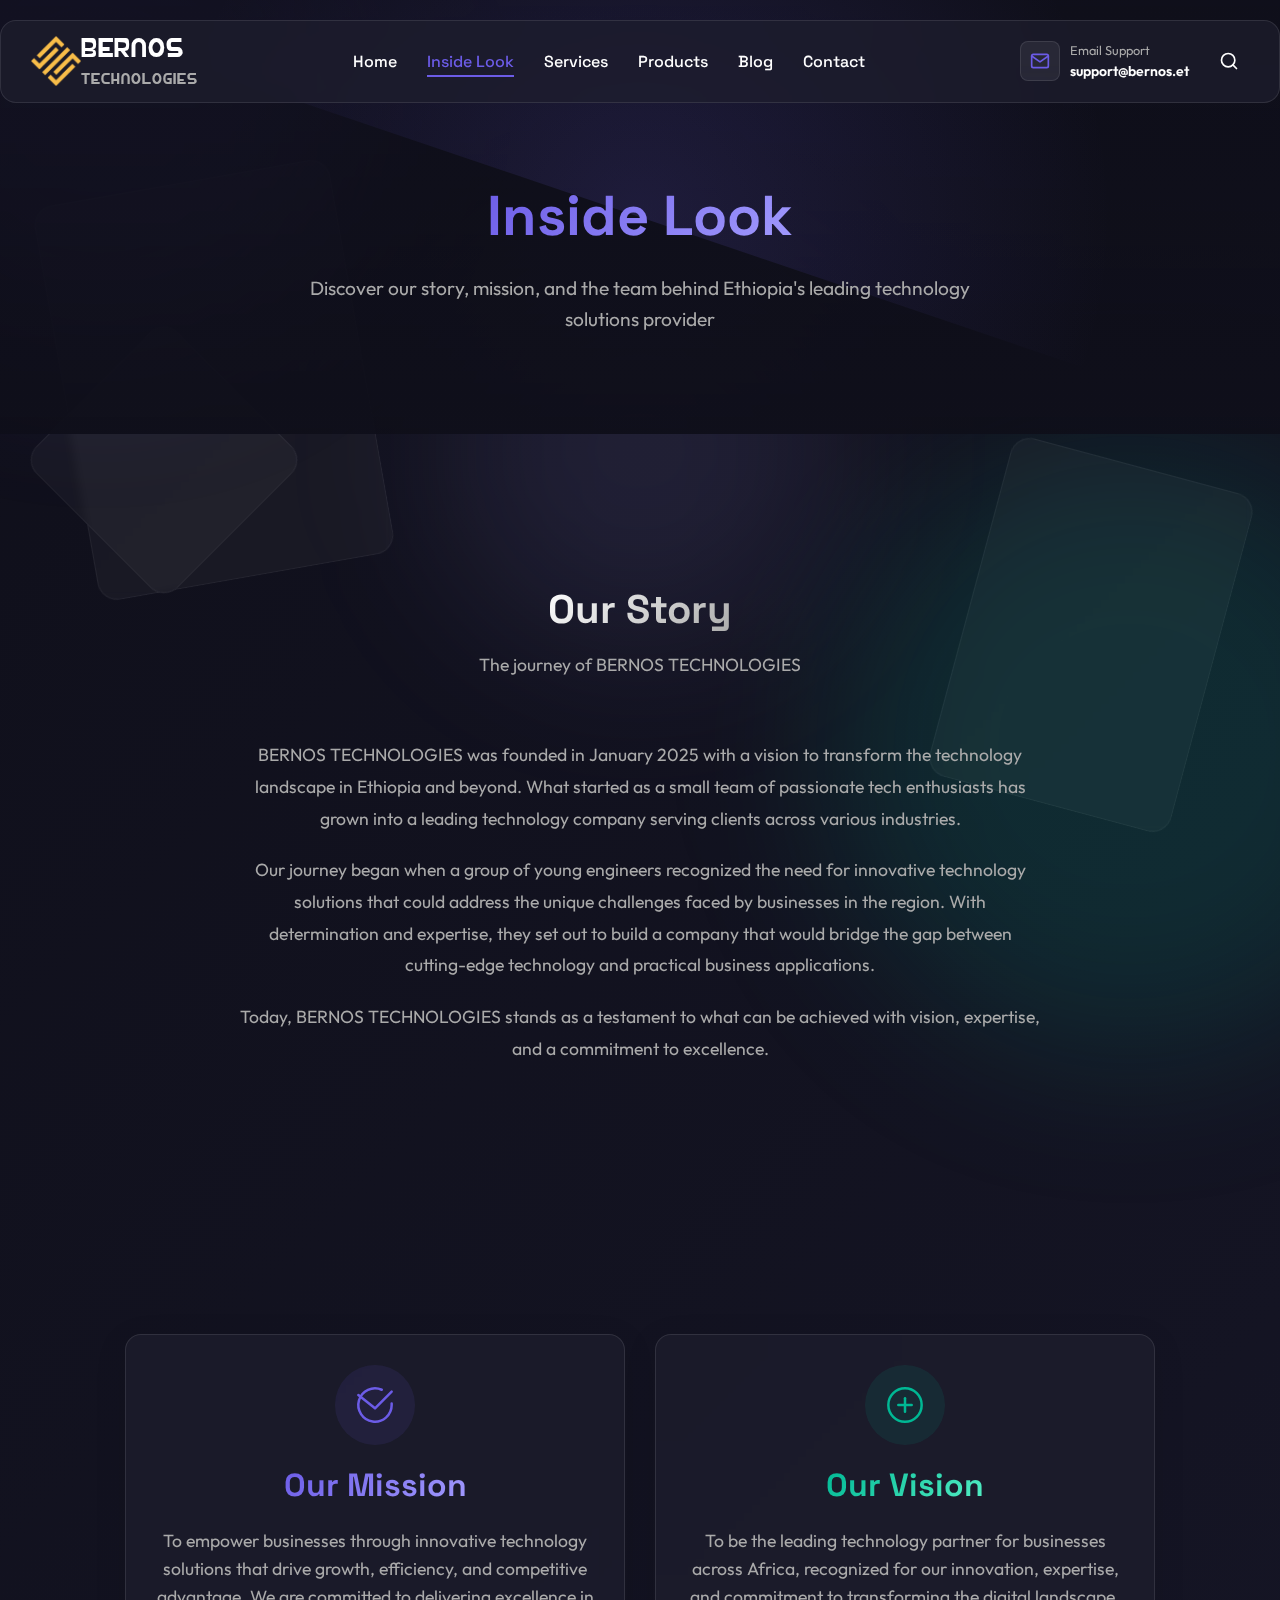
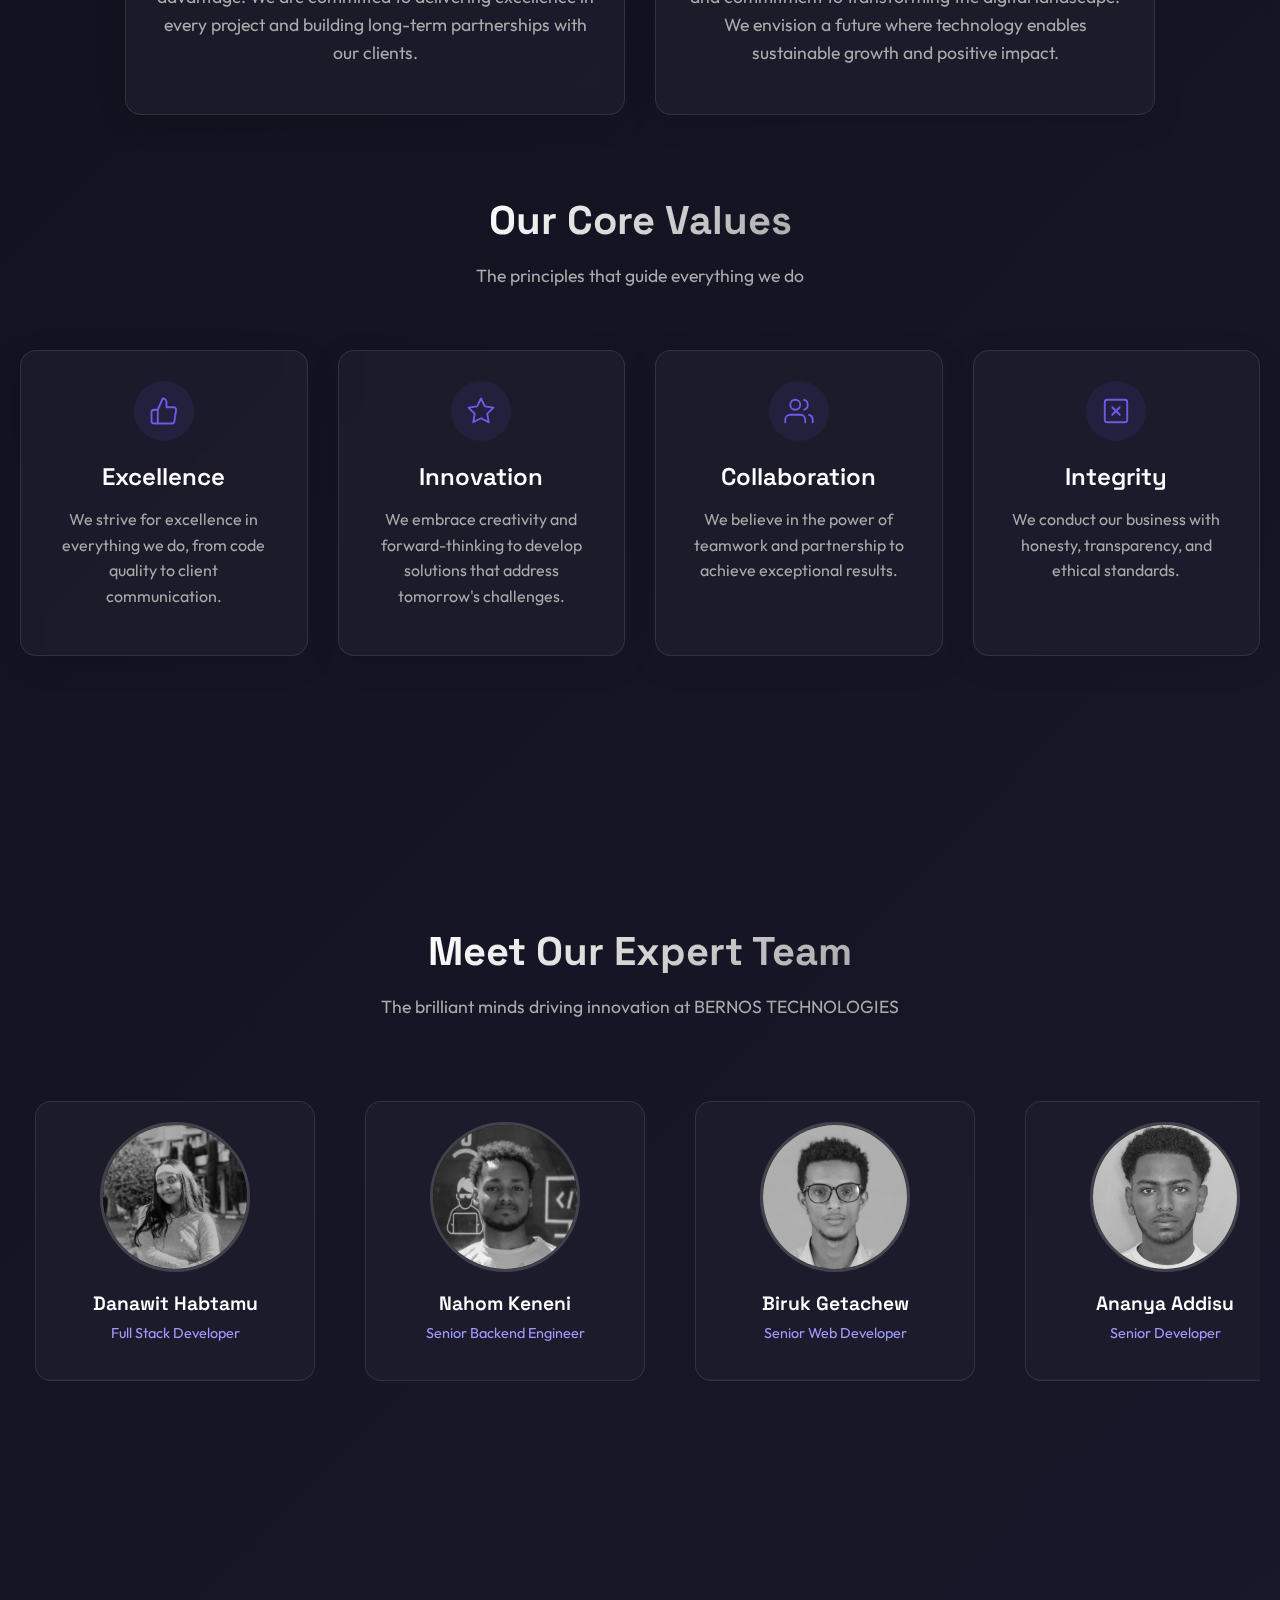
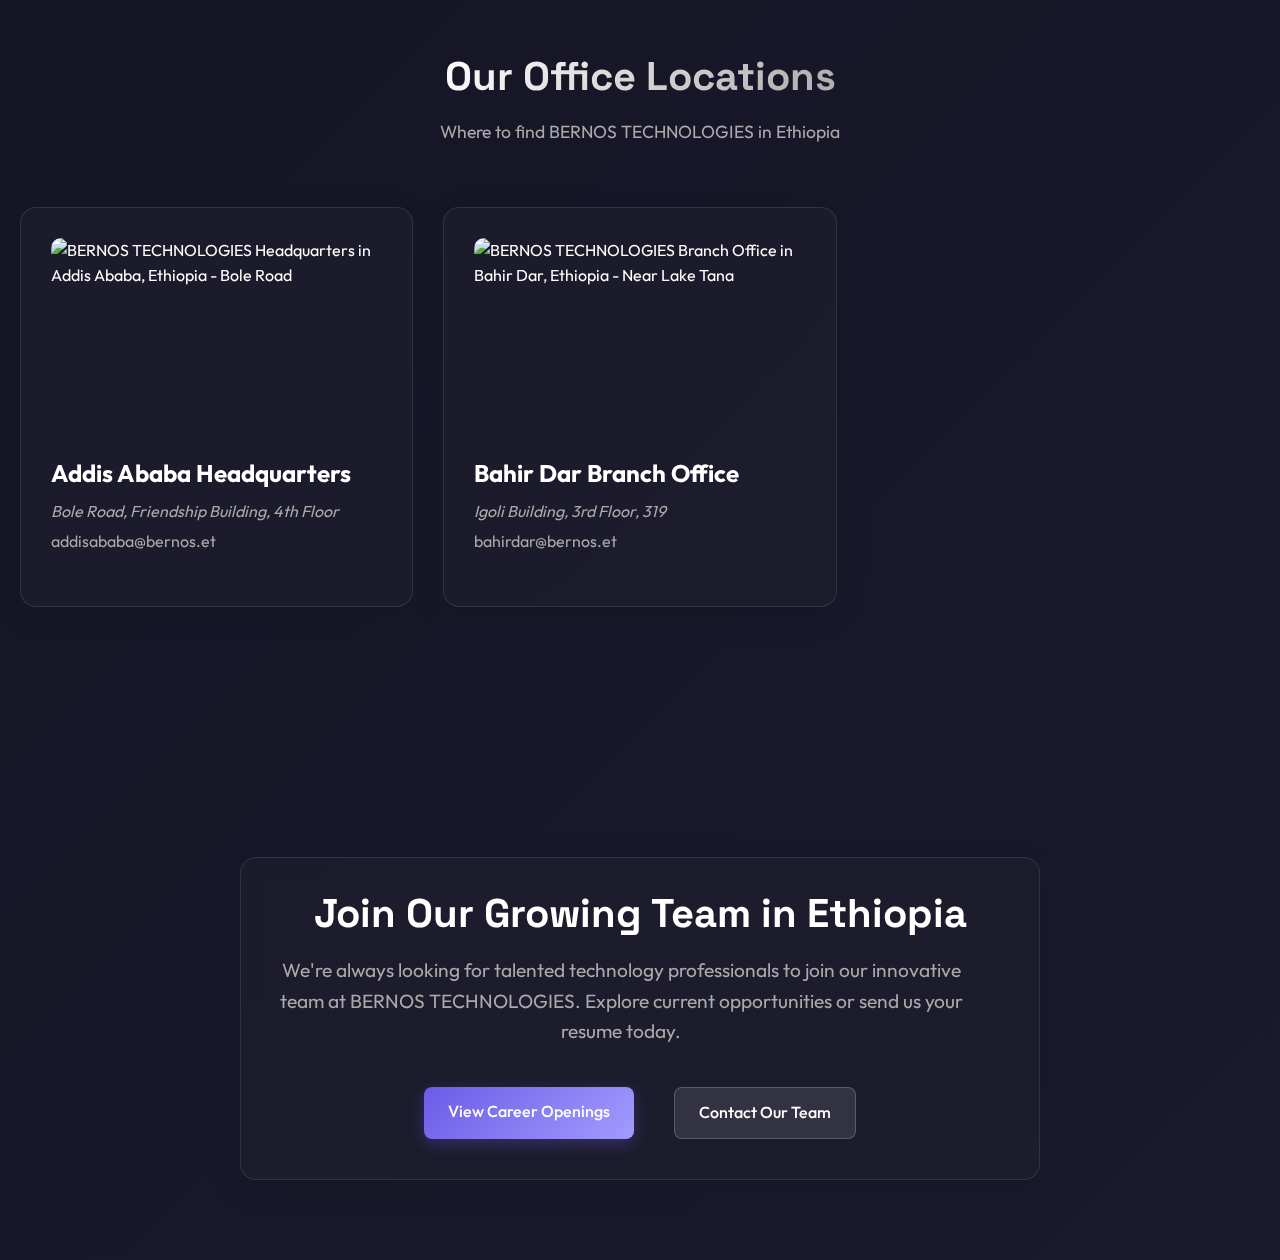
==== about.html @ 267f5872 "DaWEBSITE" ====
<!DOCTYPE html>
<html lang="en">
<head>
    <meta charset="UTF-8">
    <meta name="viewport" content="width=device-width, initial-scale=1.0">
    <title>Inside Look | BERNOS TECHNOLOGIES</title>
    <link href="https://fonts.googleapis.com/css2?family=Space+Grotesk:wght@300;400;500;600;700&family=Outfit:wght@300;400;500;600;700&display=swap" rel="stylesheet">
    <link rel="icon" href="vector.png" type="image/png">
    <link rel="stylesheet" href="https://cdnjs.cloudflare.com/ajax/libs/font-awesome/6.0.0/css/all.min.css">
    <link rel="stylesheet" href="styles.css">
    <link rel="stylesheet" href="emergency.css">
    <style>
        .modal {
            display: none;
            position: fixed;
            z-index: 1000;
            left: 0;
            top: 0;
            width: 100%;
            height: 100%;
            overflow: auto;
            background-color: rgba(0, 0, 0, 0.7);
            backdrop-filter: blur(5px);
        }

        .modal-content {
            position: fixed;
            top: 50%;
            left: 50%;
            transform: translate(-50%, -50%);
            width: 80%;
            max-width: 800px;
            border-radius: 15px;
            overflow: hidden;
        }

        .close-modal {
            position: absolute;
            top: 15px;
            right: 20px;
            color: var(--text-color);
            font-size: 28px;
            font-weight: bold;
            cursor: pointer;
            z-index: 10;
        }

        .modal-body {
            display: flex;
            flex-direction: column;
            padding: 30px;
        }

        @media (min-width: 768px) {
            .modal-body {
                flex-direction: row;
                gap: 30px;
            }
        }

        .modal-image-container {
            flex: 0 0 250px;
            margin-bottom: 20px;
        }

        .modal-image-container img {
            width: 100%;
            height: auto;
            border-radius: 10px;
            object-fit: cover;
            aspect-ratio: 1/1;
        }

        .modal-info {
            flex: 1;
        }

        .modal-info h2 {
            margin-top: 0;
            font-size: 28px;
            color: var(--accent-color);
        }

        .modal-info p:first-of-type {
            font-size: 18px;
            margin-bottom: 20px;
            color: var(--text-color-light);
        }

        .modal-social {
            display: flex;
            gap: 15px;
            margin-top: 25px;
        }

        .modal-social .social-icon {
            display: flex;
            align-items: center;
            justify-content: center;
            width: 40px;
            height: 40px;
            border-radius: 50%;
            background: rgba(255, 255, 255, 0.1);
            color: var(--text-color);
            transition: all 0.3s ease;
        }

        .modal-social .social-icon:hover {
            background: var(--accent-color);
            color: var(--bg-color);
            transform: none;
        }

        .team-section {
            position: relative;
            overflow: hidden;
            margin: 40px 0;
        }
        
        .team-track {
            display: flex;
            gap: 20px;
            animation: scrollTeam 30s linear infinite;
        }
        
        .team-track:hover {
            animation-play-state: paused !important;
        }
        
        .team-member:hover ~ .team-track {
            animation-play-state: paused !important;
        }
        
        @keyframes scrollTeam {
            0% {
                transform: translateX(0);
            }
            100% {
                transform: translateX(calc(-250px * 7 - 20px * 7));
            }
        }
        
        .team-member {
            flex: 0 0 250px;
            position: relative;
            border-radius: 12px;
            overflow: hidden;
            background: rgba(255, 255, 255, 0.05);
            padding-bottom: 15px;
        }
        
        .member-image-container {
            overflow: hidden;
            border-radius: 12px 12px 0 0;
        }
        
        .member-image {
            width: 100%;
            height: auto;
            aspect-ratio: 1/1;
            object-fit: cover;
        }
        
        .member-name {
            margin: 15px 0 5px;
            padding: 0 15px;
            font-size: 18px;
            color: var(--accent-color);
        }
        
        .member-title {
            margin: 0;
            padding: 0 15px;
            font-size: 14px;
            color: var(--text-color-light);
        }
        
        .member-bio {
            position: absolute;
            bottom: 0;
            left: 0;
            right: 0;
            background: linear-gradient(to top, rgba(25, 40, 80, 0.95) 70%, rgba(25, 40, 80, 0.7) 90%, rgba(25, 40, 80, 0));
            color: var(--text-color);
            padding: 30px 15px 15px;
            transform: translateY(100%);
            transition: transform 0.3s ease;
            font-size: 14px;
            max-height: 75%;
            overflow-y: auto;
            backdrop-filter: blur(3px);
        }
        
        .team-member:hover .member-bio {
            transform: translateY(0);
        }
        
        .member-social {
            display: flex;
            gap: 10px;
            margin-top: 15px;
            justify-content: center;
        }
        
        .member-social a {
            color: var(--text-color);
            font-size: 16px;
            width: 32px;
            height: 32px;
            display: flex;
            align-items: center;
            justify-content: center;
            background: rgba(255, 255, 255, 0.15);
            border-radius: 50%;
            transition: all 0.2s ease;
        }
        
        .member-social a:hover {
            background: var(--accent-color);
            color: var(--bg-color);
        }

        a[href^="mailto:"] {
            color: var(--text-color);
            text-decoration: none;
            transition: color 0.3s ease;
        }
        
        a[href^="mailto:"]:hover {
            color: var(--accent-color);
        }
        
        .contact-email {
            font-size: 14px;
            font-weight: 600;
            color: var(--text-color);
            text-decoration: none;
        }
        
        .location-email {
            color: var(--text-color);
            text-decoration: none;
            display: inline-block;
            margin-top: 5px;
            transition: color 0.3s ease;
        }
        
        .location-email:hover {
            color: var(--accent-color);
        }
        
        .footer-contact a {
            color: var(--text-color);
            text-decoration: none;
            transition: color 0.3s ease;
        }
        
        .footer-contact a:hover {
            color: var(--accent-color);
        }
    </style>
</head>
<body>
    <div class="background">
        <div class="blob blob-1"></div>
        <div class="blob blob-2"></div>
        <div class="blob blob-3"></div>
        
        <div class="glass-panel glass-panel-1"></div>
        <div class="glass-panel glass-panel-2"></div>
        <div class="glass-panel glass-panel-3"></div>
    </div>
    
    <header class="header">
        <div class="container header-container">
            <a href="index.html" class="logo" aria-label="BERNOS TECHNOLOGIES Home">
                <img src="vector.png" alt="BERNOS TECHNOLOGIES Logo - Leading Ethiopian Tech Company" class="logo-image">
                <div class="logo-text">
                    <span class="logo-text-bernos">BERNOS</span>
                    <span class="logo-text-technologies">TECHNOLOGIES</span>
                </div>
            </a>
            
            <nav aria-label="Main Navigation">
                <ul class="nav-menu">
                    <li class="nav-item"><a href="index.html" class="nav-link">Home</a></li>
                    <li class="nav-item"><a href="about.html" class="nav-link active">Inside Look</a></li>
                    <li class="nav-item"><a href="services.html" class="nav-link">Services</a></li>
                    <li class="nav-item"><a href="products.html" class="nav-link">Products</a></li>
                    <li class="nav-item"><a href="blog.html" class="nav-link">Blog</a></li>
                    <li class="nav-item"><a href="contact.html" class="nav-link">Contact</a></li>
                </ul>
                
                <button class="mobile-menu-button" aria-label="Toggle mobile menu">
                    <svg xmlns="http://www.w3.org/2000/svg" width="24" height="24" viewBox="0 0 24 24" fill="none" stroke="currentColor" stroke-width="2" stroke-linecap="round" stroke-linejoin="round">
                        <line x1="3" y1="12" x2="21" y2="12"></line>
                        <line x1="3" y1="6" x2="21" y2="6"></line>
                        <line x1="3" y1="18" x2="21" y2="18"></line>
                    </svg>
                </button>
            </nav>
            
            <div class="right-section" style="display: flex; align-items: center;">
                <div class="contact-support">
                    <div class="contact-icon">
                        <svg xmlns="http://www.w3.org/2000/svg" width="20" height="20" viewBox="0 0 24 24" fill="none" stroke="currentColor" stroke-width="2" stroke-linecap="round" stroke-linejoin="round">
                            <path d="M4 4h16c1.1 0 2 .9 2 2v12c0 1.1-.9 2-2 2H4c-1.1 0-2-.9-2-2V6c0-1.1.9-2 2-2z"></path>
                            <polyline points="22,6 12,13 2,6"></polyline>
                        </svg>
                    </div>
                    <div class="contact-info">
                        <span class="contact-label">Email Support</span>
                        <a href="mailto:support@bernos.et" class="contact-email">support@bernos.et</a>
                    </div>
                </div>
                
                <div class="search-container">
                    <input type="text" class="search-input" placeholder="Search..." aria-label="Search the website">
                    <button class="search-button" aria-label="Submit search">
                        <svg xmlns="http://www.w3.org/2000/svg" width="20" height="20" viewBox="0 0 24 24" fill="none" stroke="currentColor" stroke-width="2" stroke-linecap="round" stroke-linejoin="round">
                            <circle cx="11" cy="11" r="8"></circle>
                            <line x1="21" y1="21" x2="16.65" y2="16.65"></line>
                        </svg>
                    </button>
                </div>
            </div>
        </div>
    </header>
    
    <section class="page-hero">
        <div class="hero-overlay"></div>
        <div class="hero-accent"></div>
        
        <div class="container">
            <div class="page-hero-content fade-in">
                <h1 class="page-title">Inside Look</h1>
                <p class="page-subtitle">Discover our story, mission, and the team behind Ethiopia's leading technology solutions provider</p>
            </div>
        </div>
    </section>

    <section class="story-section section-padding">
        <div class="container">
            <div class="section-header scroll-animate">
                <h2 class="section-title">Our Story</h2>
                <p class="section-subtitle">The journey of BERNOS TECHNOLOGIES</p>
            </div>
            
            <div class="story-content">
                <div class="story-text scroll-animate from-right delay-200">
                    <p>BERNOS TECHNOLOGIES was founded in January 2025   with a vision to transform the technology landscape in Ethiopia and beyond. What started as a small team of passionate tech enthusiasts has grown into a leading technology company serving clients across various industries.</p>
                    
                    <p>Our journey began when a group of young engineers recognized the need for innovative technology solutions that could address the unique challenges faced by businesses in the region. With determination and expertise, they set out to build a company that would bridge the gap between cutting-edge technology and practical business applications.</p>
                    
                    <p>Today, BERNOS TECHNOLOGIES stands as a testament to what can be achieved with vision, expertise, and a commitment to excellence.</p>
                </div>
            </div>
        </div>
    </section>

    <section class="mission-section section-padding">
        <div class="container">
            <div class="mission-vision-container">
                <div class="mission-card glass-card scroll-animate from-left">
                    <div class="card-icon">
                        <svg xmlns="http://www.w3.org/2000/svg" width="40" height="40" viewBox="0 0 24 24" fill="none" stroke="currentColor" stroke-width="1.5" stroke-linecap="round" stroke-linejoin="round">
                            <path d="M22 11.08V12a10 10 0 1 1-5.93-9.14"></path>
                            <polyline points="22 4 12 14.01 2,6"></polyline>
                        </svg>
                    </div>
                    <h2 class="card-title">Our Mission</h2>
                    <p class="card-text">To empower businesses through innovative technology solutions that drive growth, efficiency, and competitive advantage. We are committed to delivering excellence in every project and building long-term partnerships with our clients.</p>
                </div>
                
                <div class="vision-card glass-card scroll-animate from-right">
                    <div class="card-icon">
                        <svg xmlns="http://www.w3.org/2000/svg" width="40" height="40" viewBox="0 0 24 24" fill="none" stroke="currentColor" stroke-width="1.5" stroke-linecap="round" stroke-linejoin="round">
                            <circle cx="12" cy="12" r="10"></circle>
                            <line x1="12" y1="8" x2="12" y2="16"></line>
                            <line x1="8" y1="12" x2="16" y2="12"></line>
                        </svg>
                    </div>
                    <h2 class="card-title">Our Vision</h2>
                    <p class="card-text">To be the leading technology partner for businesses across Africa, recognized for our innovation, expertise, and commitment to transforming the digital landscape. We envision a future where technology enables sustainable growth and positive impact.</p>
                </div>
            </div>
            
            <div class="values-container">
                <div class="section-header scroll-animate">
                    <h2 class="section-title">Our Core Values</h2>
                    <p class="section-subtitle">The principles that guide everything we do</p>
                </div>
                
                <div class="values-grid">
                    <div class="value-card glass-card scroll-animate from-bottom delay-100">
                        <div class="value-icon">
                            <svg xmlns="http://www.w3.org/2000/svg" width="30" height="30" viewBox="0 0 24 24" fill="none" stroke="currentColor" stroke-width="1.5" stroke-linecap="round" stroke-linejoin="round">
                                <path d="M14 9V5a3 3 0 0 0-3-3l-4 9v11h11.28a2 2 0 0 0 2-1.7l1.38-9a2 2 0 0 0-2-2.3zM7 22H4a2 2 0 0 1-2-2v-7a2 2 0 0 1 2-2h3"></path>
                            </svg>
                        </div>
                        <h3 class="value-title">Excellence</h3>
                        <p class="value-text">We strive for excellence in everything we do, from code quality to client communication.</p>
                    </div>
                    
                    <div class="value-card glass-card scroll-animate from-bottom delay-200">
                        <div class="value-icon">
                            <svg xmlns="http://www.w3.org/2000/svg" width="30" height="30" viewBox="0 0 24 24" fill="none" stroke="currentColor" stroke-width="1.5" stroke-linecap="round" stroke-linejoin="round">
                                <polygon points="12 2 15.09 8.26 22 9.27 17 14.14 18.18 21.02 12 17.77 5.82 21.02 7 14.14 2 9.27 8.91 8.26 12 2"></polygon>
                            </svg>
                        </div>
                        <h3 class="value-title">Innovation</h3>
                        <p class="value-text">We embrace creativity and forward-thinking to develop solutions that address tomorrow's challenges.</p>
                    </div>
                    
                    <div class="value-card glass-card scroll-animate from-bottom delay-300">
                        <div class="value-icon">
                            <svg xmlns="http://www.w3.org/2000/svg" width="30" height="30" viewBox="0 0 24 24" fill="none" stroke="currentColor" stroke-width="1.5" stroke-linecap="round" stroke-linejoin="round">
                                <path d="M17 21v-2a4 4 0 0 0-4-4H5a4 4 0 0 0-4 4v2"></path>
                                <circle cx="9" cy="7" r="4"></circle>
                                <path d="M23 21v-2a4 4 0 0 0-3-3.87"></path>
                                <path d="M16 3.13a4 4 0 0 1 0 7.75"></path>
                            </svg>
                        </div>
                        <h3 class="value-title">Collaboration</h3>
                        <p class="value-text">We believe in the power of teamwork and partnership to achieve exceptional results.</p>
                    </div>
                    
                    <div class="value-card glass-card scroll-animate from-bottom delay-400">
                        <div class="value-icon">
                            <svg xmlns="http://www.w3.org/2000/svg" width="30" height="30" viewBox="0 0 24 24" fill="none" stroke="currentColor" stroke-width="1.5" stroke-linecap="round" stroke-linejoin="round">
                                <rect x="3" y="3" width="18" height="18" rx="2" ry="2"></rect>
                                <line x1="9" y1="9" x2="15" y2="15"></line>
                                <line x1="15" y1="9" x2="9" y2="15"></line>
                            </svg>
                        </div>
                        <h3 class="value-title">Integrity</h3>
                        <p class="value-text">We conduct our business with honesty, transparency, and ethical standards.</p>
                    </div>
                </div>
            </div>
        </div>
    </section>

    <section class="team-section section-padding">
        <div class="container">
            <div class="section-header scroll-animate">
                <h2 class="section-title">Meet Our Expert Team</h2>
                <p class="section-subtitle">The brilliant minds driving innovation at BERNOS TECHNOLOGIES</p>
            </div>
            
            <div class="team-slider scroll-animate delay-200">
                <div class="team-track">
                    <div class="team-member" data-member-id="1">
                        <div class="member-image-container">
                            <img src="danawit.jpg" alt="Danawit Habtamu - Full Stack Developer at BERNOS TECHNOLOGIES Ethiopia" class="member-image">
                        </div>
                        <h3 class="member-name">Danawit Habtamu</h3>
                        <p class="member-title">Full Stack Developer</p>
                        <div class="member-bio">
                            <p>Danawit is a passionate Full Stack Developer with years of experience building web applications. She specializes in React, Node.js, and MongoDB, and has led numerous successful projects for our clients.</p>
                        </div>
                    </div>

                    <div class="team-member" data-member-id="2">
                        <div class="member-image-container">
                            <img src="nahom.jpg" alt="Nahom Keneni - Senior Backend Engineer at BERNOS TECHNOLOGIES Ethiopia" class="member-image">
                        </div>
                        <h3 class="member-name">Nahom Keneni</h3>
                        <p class="member-title">Senior Backend Engineer</p>
                        <div class="member-bio">
                            <p>Nahom Keneni is a backend engineer and web developer with a strong focus on building scalable and efficient systems. Passionate about solving complex problems, Nahom specializes in backend development, database management, and system architecture.</p>
                        </div>
                    </div>

                    <div class="team-member" data-member-id="3">
                        <div class="member-image-container">
                            <img src="biruk.jpg" alt="Biruk Getachew - Senior Web Developer at BERNOS TECHNOLOGIES Ethiopia" class="member-image">
                        </div>
                        <h3 class="member-name">Biruk Getachew</h3>
                        <p class="member-title">Senior Web Developer</p>
                        <div class="member-bio">
                            <p>Biruk leads our web development team with expertise in modern frontend frameworks and responsive design. He has a keen eye for detail and is passionate about creating intuitive user experiences.</p>
                        </div>
                    </div>

                    <div class="team-member" data-member-id="4">
                        <div class="member-image-container">
                            <img src="ananya.jpg" alt="Ananya Addisu - Senior Developer at BERNOS TECHNOLOGIES Ethiopia" class="member-image">
                        </div>
                        <h3 class="member-name">Ananya Addisu</h3>
                        <p class="member-title">Senior Developer</p>
                        <div class="member-bio">
                            <p>Ananya is a versatile developer with expertise across multiple programming languages and platforms. He specializes in AI development and has many successful applications.</p>
                        </div>
                    </div>

                    <div class="team-member" data-member-id="5">
                        <div class="member-image-container">
                            <img src="selamawit.jpg" alt="Selamawit Abay - Marketing Head at BERNOS TECHNOLOGIES Ethiopia" class="member-image">
                        </div>
                        <h3 class="member-name">Selamawit Abay</h3>
                        <p class="member-title">Marketing Head</p>
                        <div class="member-bio">
                            <p>Selamawit leads our marketing efforts with innovative strategies that have significantly increased our brand visibility. She has a background in digital marketing and business development.</p>
                        </div>
                    </div>

                    <div class="team-member" data-member-id="6">
                        <div class="member-image-container">
                            <img src="khalid.jpg" alt="Khalid Shikur - Project Manager at BERNOS TECHNOLOGIES Ethiopia" class="member-image">
                        </div>
                        <h3 class="member-name">Khalid Shikur</h3>
                        <p class="member-title">Project Manager</p>
                        <div class="member-bio">
                            <p>Khalid ensures our projects are delivered on time and within budget. With his strong communication skills and technical background, he bridges the gap between our clients and development team.</p>
                        </div>
                    </div>

                    <div class="team-member" data-member-id="7">
                        <div class="member-image-container">
                            <img src="natnael.jpg" alt="Natnael Sendeku - Senior Security Engineer at BERNOS TECHNOLOGIES Ethiopia" class="member-image">
                        </div>
                        <h3 class="member-name">Natnael Sendeku</h3>
                        <p class="member-title">Senior Security Engineer</p>
                        <div class="member-bio">
                            <p>Natnael is our cybersecurity expert who ensures all our applications and systems are secure. He has extensive experience in penetration testing, security audits, and implementing security best practices.</p>
                        </div>
                    </div>
                </div>
            </div>
        </div>
    </section>

    <section class="locations-section section-padding" id="our-locations">
        <div class="container">
            <div class="section-header scroll-animate">
                <h2 class="section-title">Our Office Locations</h2>
                <p class="section-subtitle">Where to find BERNOS TECHNOLOGIES in Ethiopia</p>
            </div>
            
            <div class="locations-grid">
                <div class="location-card glass-card scroll-animate from-left delay-200">
                    <div class="location-image">
                        <img src="https://images.pexels.com/photos/30177512/pexels-photo-30177512/free-photo-of-addis-ababa-skyline-at-sunset.jpeg" alt="BERNOS TECHNOLOGIES Headquarters in Addis Ababa, Ethiopia - Bole Road" class="location-img">
                    </div>
                    <div class="location-info">
                        <h3 class="location-name">Addis Ababa Headquarters</h3>
                        <address class="location-address">
                            Bole Road, Friendship Building, 4th Floor<br>
                            
                        </address>
                        <p class="location-contact">
                            <a href="mailto:addisababa@bernos.et" class="location-email">addisababa@bernos.et</a>
                        </p>
                    </div>
                </div>
                
                <div class="location-card glass-card scroll-animate from-right delay-200">
                    <div class="location-image">
                        <img src="https://olivehotelbahirdar.com/wp-content/uploads/2024/04/Bahir-dar-Tour-lake-tana.jpg" alt="BERNOS TECHNOLOGIES Branch Office in Bahir Dar, Ethiopia - Near Lake Tana" class="location-img">
                    </div>
                    <div class="location-info">
                        <h3 class="location-name">Bahir Dar Branch Office</h3>
                        <address class="location-address">
                            Igoli Building, 3rd Floor, 319<br>
                            
                        </address>
                        <p class="location-contact">
                            <a href="mailto:bahirdar@bernos.et" class="location-email">bahirdar@bernos.et</a>
                        </p>
                    </div>
                </div>
            </div>
        </div>
    </section>

    <section class="cta-section section-padding">
        <div class="container">
            <div class="cta-container glass-card scroll-animate from-bottom">
                <div class="cta-content">
                    <h2 class="cta-title">Join Our Growing Team in Ethiopia</h2>
                    <p class="cta-text">We're always looking for talented technology professionals to join our innovative team at BERNOS TECHNOLOGIES. Explore current opportunities or send us your resume today.</p>
                    <div class="cta-buttons">
                        <a href="careers.html" class="btn-primary">View Career Openings</a>
                        <a href="contact.html" class="btn-secondary">Contact Our Team</a>
                    </div>
                </div>
            </div>
        </div>
    </section>

    
    <script type="application/ld+json">
    {
      "@context": "https://schema.org",
      "@type": "Organization",
      "name": "BERNOS TECHNOLOGIES",
      "url": "https://bernos.et",
      "logo": "https://bernos.et/vector.png",
      "description": "Leading technology solutions provider in Ethiopia, empowering businesses across Africa since 2025.",
      "email": "support@bernos.et",
      "address": [
        {
          "@type": "PostalAddress",
          "streetAddress": "Bole Road, Friendship Building, 4th Floor",
          "addressLocality": "Addis Ababa",
          "addressCountry": "Ethiopia"
        },
        {
          "@type": "PostalAddress",
          "streetAddress": "Igoli Building, 3rd Floor, Suite 319",
          "addressLocality": "Bahir Dar",
          "addressCountry": "Ethiopia"
        }
      ],
      "sameAs": [
        "https://www.linkedin.com/company/bernos-technologies",
        "https://www.instagram.com/bernos_technologies",
        "https://twitter.com/bernos_tech"
      ]
    }
    </script>

    <script src="script.js"></script>
    <script>
    document.addEventListener('DOMContentLoaded', function() {
        const teamTrack = document.querySelector('.team-track');
        const teamMembers = document.querySelectorAll('.team-member');
        
        teamMembers.forEach(member => {
            member.addEventListener('mouseenter', function() {
                teamTrack.style.animationPlayState = 'paused';
            });
            
            member.addEventListener('mouseleave', function() {
                teamTrack.style.animationPlayState = 'running';
            });
        });
    });
    </script>
</body>
</html>
---- styles.css ----
@font-face {
    font-family: 'Addis';
    src: url('addis.ttf') format('truetype');
    font-weight: normal;
    font-style: normal;
}

:root {
    --primary-color: #6c5ce7;
    --secondary-color: #a29bfe;
    --accent-color: #00b894;
    --background-color: #0f0f1a;
    --card-color: rgba(30, 30, 46, 0.7);
    --text-color: #ffffff;
    --text-secondary: #aaaaaa;
    --success-color: #00b894;
    --error-color: #d63031;
    --yellow-accent: #ffd32a;
    --glass-bg: rgba(255, 255, 255, 0.05);
    --glass-border: rgba(255, 255, 255, 0.1);
}

* {
    margin: 0;
    padding: 0;
    box-sizing: border-box;
}

body {
    font-family: 'Outfit', sans-serif;
    background: linear-gradient(135deg, #0f0f1a 0%, #1a1a2e 100%);
    color: var(--text-color);
    min-height: 100vh;
    overflow-x: hidden;
}

.background {
    position: fixed;
    top: 0;
    left: 0;
    width: 100%;
    height: 100%;
    z-index: -1;
}

.blob {
    position: absolute;
    border-radius: 50%;
    filter: blur(80px);
}

.blob-1 {
    top: -150px;
    left: -150px;
    width: 500px;
    height: 500px;
    background: rgba(108, 92, 231, 0.2);
    animation: float 8s ease-in-out infinite;
}

.blob-2 {
    bottom: -150px;
    right: -150px;
    width: 600px;
    height: 600px;
    background: rgba(0, 184, 148, 0.15);
    animation: float 10s ease-in-out infinite reverse;
}

.blob-3 {
    top: 50%;
    left: 50%;
    transform: translate(-50%, -50%);
    width: 400px;
    height: 400px;
    background: rgba(162, 155, 254, 0.1);
    animation: pulse 15s ease-in-out infinite;
}

@keyframes float {
    0% {
        transform: translate(0, 0) rotate(0deg);
    }
    50% {
        transform: translate(30px, 30px) rotate(5deg);
    }
    100% {
        transform: translate(0, 0) rotate(0deg);
    }
}

@keyframes pulse {
    0% {
        transform: translate(-50%, -50%) scale(1);
        opacity: 0.5;
    }
    50% {
        transform: translate(-50%, -50%) scale(1.2);
        opacity: 0.3;
    }
    100% {
        transform: translate(-50%, -50%) scale(1);
        opacity: 0.5;
    }
}

@keyframes rotate {
    from {
        transform: rotate(0deg);
    }
    to {
        transform: rotate(360deg);
    }
}

/* Header and Navigation */
.header {
    position: fixed;
    top: 0;
    left: 0;
    width: 100%;
    padding: 20px 0;
    z-index: 100;
    transition: all 0.3s ease;
}

.header.scrolled {
    background-color: rgba(15, 15, 26, 0.8);
    backdrop-filter: blur(10px);
    box-shadow: 0 5px 15px rgba(0, 0, 0, 0.1);
    border-bottom: 1px solid var(--glass-border);
}

.container {
    max-width: 1400px;
    margin: 0 auto;
    padding: 0 20px;
}

.header-container {
    display: flex;
    justify-content: space-between;
    align-items: center;
    background-color: var(--glass-bg);
    backdrop-filter: blur(10px);
    border-radius: 16px;
    border: 1px solid var(--glass-border);
    padding: 10px 30px;
}

.logo {
    display: flex;
    align-items: center;
    text-decoration: none;
}

.logo-image {
    width: 50px;
    height: 50px;
    margin-right: 10px;
}

.logo-text {
    display: flex;
    flex-direction: column;
}

.logo-text-bernos {
    font-family: 'Addis', sans-serif;
    font-size: 24px;
    font-weight: 300;
    color: var(--text-color);
    letter-spacing: 1px;
}

.logo-text-technologies {
    font-family: 'Addis', sans-serif;
    font-size: 14px;
    color: var(--text-secondary);
    letter-spacing: 1px;
}

.nav-menu {
    display: flex;
    list-style: none;
}

.nav-item {
    margin-left: 30px;
}

.nav-link {
    font-family: 'Space Grotesk', sans-serif;
    font-weight: 500;
    color: var(--text-color);
    text-decoration: none;
    font-size: 16px;
    transition: color 0.3s ease;
    position: relative;
}

.nav-link:hover {
    color: var(--accent-color);
}

.nav-link::after {
    content: '';
    position: absolute;
    bottom: -5px;
    left: 0;
    width: 0;
    height: 2px;
    background-color: var(--accent-color);
    transition: width 0.3s ease;
}

.nav-link:hover::after {
    width: 100%;
}

.right-section {
    display: flex;
    align-items: center;
}

.contact-support {
    display: flex;
    align-items: center;
    margin-left: 30px;
    transition: opacity 0.3s ease, visibility 0.3s ease;
}

.contact-icon {
    background-color: var(--glass-bg);
    backdrop-filter: blur(10px);
    border: 1px solid var(--glass-border);
    width: 40px;
    height: 40px;
    border-radius: 8px;
    display: flex;
    align-items: center;
    justify-content: center;
    margin-right: 10px;
}

.contact-info {
    display: flex;
    flex-direction: column;
}

.contact-label {
    font-size: 12px;
    color: var(--text-secondary);
}

.contact-number {
    font-size: 14px;
    font-weight: 600;
    color: var(--text-color);
}

.search-container {
    position: relative;
    display: flex;
    align-items: center;
}

.search-input {
    background-color: rgba(15, 15, 26, 0.9);
    backdrop-filter: blur(10px);
    border: 1px solid var(--glass-border);
    position: absolute;
    right: 40px;
    width: 0;
    height: 40px;
    padding: 0;
    border: none;
    color: var(--text-color);
    font-size: 14px;
    transition: all 0.3s ease;
    opacity: 0;
    visibility: hidden;
}

.search-input.active {
    width: 200px;
    padding: 0 15px;
    opacity: 1;
    visibility: visible;
}

.search-button {
    width: 40px;
    height: 40px;
    background-color: transparent;
    border: none;
    color: var(--text-color);
    font-size: 20px;
    cursor: pointer;
    margin-left: 20px;
    display: flex;
    align-items: center;
    justify-content: center;
    transition: color 0.3s ease;
    z-index: 2;
}

.search-button:hover {
    color: var(--accent-color);
}

.search-button.active {
    color: var(--accent-color);
}

/* Hide contact support when search is active */
.search-input.active ~ .contact-support,
.search-button.active ~ .contact-support {
    opacity: 0;
    visibility: hidden;
}

.mobile-menu-button {
    display: none;
    background: none;
    border: none;
    color: var(--text-color);
    font-size: 24px;
    cursor: pointer;
}

/* Hero Section */
.hero {
    height: 100vh;
    display: flex;
    align-items: center;
    position: relative;
    overflow: hidden;
    background: linear-gradient(135deg, rgba(15, 15, 26, 0.9), rgba(26, 26, 46, 0.8));
}

.hero-overlay {
    position: absolute;
    top: 0;
    left: 0;
    width: 100%;
    height: 100%;
    background: linear-gradient(to right, rgba(15, 15, 26, 0.8), rgba(15, 15, 26, 0.4));
    z-index: 1;
}

/* Update the hero accent with gradient and wiggle animation */
.hero-accent {
    position: absolute;
    top: 0;
    right: 0;
    width: 300px;
    height: 300px;
    background: linear-gradient(45deg, var(--yellow-accent), #ff9f43, #feca57, var(--yellow-accent));
    background-size: 400% 400%;
    clip-path: polygon(100% 0, 0 0, 100% 100%);
    opacity: 0.8;
    z-index: 1;
    animation: gradientShift 8s ease infinite, wiggle 12s ease-in-out infinite;
}

@keyframes gradientShift {
    0% {
        background-position: 0% 50%;
    }
    50% {
        background-position: 100% 50%;
    }
    100% {
        background-position: 0% 50%;
    }
}

@keyframes wiggle {
    0% {
        clip-path: polygon(100% 0, 0 0, 100% 100%);
    }
    25% {
        clip-path: polygon(100% 0, 10% 10%, 100% 90%);
    }
    50% {
        clip-path: polygon(100% 0, 0 20%, 90% 100%);
    }
    75% {
        clip-path: polygon(90% 10%, 10% 0, 100% 100%);
    }
    100% {
        clip-path: polygon(100% 0, 0 0, 100% 100%);
    }
}

.hero-content {
    background-color: transparent;
    backdrop-filter: none;
    border: none;
    box-shadow: none;
    width: 100%;
    max-width: 1200px;
    position: relative;
    z-index: 2;
    margin: 0 auto;
    padding: 0 50px;
    text-align: left;
}

.hero-subtitle {
    font-family: 'Space Grotesk', sans-serif;
    font-size: 24px;
    color: var(--yellow-accent);
    margin-bottom: 20px;
    font-weight: 500;
    letter-spacing: 1px;
}

.hero-title {
    font-family: 'Space Grotesk', sans-serif;
    font-size: 7rem;
    font-weight: 700;
    line-height: 1;
    margin-bottom: 0;
    color: var(--text-color);
    text-shadow: 0 5px 15px rgba(0, 0, 0, 0.2);
}

.hero-title-second {
    font-size: 7rem;
    line-height: 1;
    margin-top: 0;
}

.hero-highlight {
    display: inline-block;
    background-color: #222;
    color: var(--yellow-accent);
    padding: 5px 30px;
    border-radius: 50px;
}

.discover-more {
    position: absolute;
    bottom: 100px;
    left: 50px;
    width: 180px;
    height: 180px;
    z-index: 3;
    transition: transform 0.4s cubic-bezier(0.34, 1.56, 0.64, 1);
    cursor: pointer;
}

.discover-more:active {
    transform: scale(0.95);
}

.discover-circle-bg {
    position: absolute;
    width: 100%;
    height: 100%;
    border-radius: 50%;
    background: rgba(15, 15, 26, 0.85);
    backdrop-filter: blur(15px);
    border: 1px solid rgba(255, 255, 255, 0.08);
    box-shadow: 0 15px 35px rgba(0, 0, 0, 0.4), 
                inset 0 0 20px rgba(255, 211, 42, 0.1);
    display: flex;
    align-items: center;
    justify-content: center;
    overflow: hidden;
}

.discover-circle-bg::before {
    content: '';
    position: absolute;
    top: -50%;
    left: -50%;
    width: 200%;
    height: 200%;
    background: conic-gradient(
        transparent, 
        transparent, 
        transparent, 
        var(--yellow-accent)
    );
    animation: rotate 6s linear infinite;
    opacity: 0.15;
}

.discover-circle-bg::after {
    content: '';
    position: absolute;
    inset: 3px;
    border-radius: 50%;
    background: rgba(15, 15, 26, 0.9);
    z-index: 1;
}

.discover-arrow {
    position: absolute;
    top: 50%;
    left: 50%;
    transform: translate(-50%, -50%);
    width: 40px;
    height: 40px;
    z-index: 2;
    color: var(--yellow-accent);
}

.discover-circle {
    position: absolute;
    width: 100%;
    height: 100%;
    animation: rotate 20s linear infinite;
    fill: var(--yellow-accent);
    opacity: 0.9;
    z-index: 2;
}

.discover-circle text {
    font-family: 'Space Grotesk', sans-serif;
    font-size: 10px;
    font-weight: 600;
    letter-spacing: 2px;
    text-transform: uppercase;
}

@keyframes pulse-circle {
    0% {
        box-shadow: 0 0 0 0 rgba(255, 211, 42, 0.4);
    }
    70% {
        box-shadow: 0 0 0 15px rgba(255, 211, 42, 0);
    }
    100% {
        box-shadow: 0 0 0 0 rgba(255, 211, 42, 0);
    }
}

/* Responsive Styles */
@media (max-width: 1200px) {
    .hero-title {
        font-size: 4rem;
    }
}

@media (max-width: 992px) {
    .nav-menu {
        display: none;
    }
    
    .mobile-menu-button {
        display: block;
    }
    
    .right-section {
        display: none;
    }
    
    .hero-content {
        max-width: 70%;
    }
    
    .hero-title {
        font-size: 3.5rem;
    }
}

@media (max-width: 768px) {
    .hero-content {
        max-width: 100%;
        text-align: center;
        margin-left: 0;
        margin-bottom: 200px;
    }
    
    .hero-title {
        font-size: 2.7rem;
    }
    
    .discover-more {
        bottom: 50px;
        left: 50%;
        transform: translateX(-50%);
    }
}

@media (max-width: 576px) {
    .hero-title {
        font-size: 2.5rem;
    }
}

/* Add some glass panels in the background for decoration */
.glass-panel {
    position: absolute;
    background-color: var(--glass-bg);
    backdrop-filter: blur(5px);
    border-radius: 24px;
    border: 1px solid var(--glass-border);
    z-index: -1;
}

.glass-panel-1 {
    top: 20%;
    right: 10%;
    width: 200px;
    height: 200px;
    transform: rotate(15deg);
}

.glass-panel-2 {
    bottom: 15%;
    right: 20%;
    width: 150px;
    height: 150px;
    transform: rotate(-10deg);
}

.glass-panel-3 {
    top: 40%;
    left: 5%;
    width: 100px;
    height: 300px;
    transform: rotate(45deg);
}

/* Team Section */
.team-section {
    overflow: hidden;
    position: relative;
}

.team-slider {
    position: relative;
    width: 100%;
    overflow: hidden;
    padding: 40px 0;
}

.team-track {
    display: flex;
    animation: slideTrack 20s linear infinite;
    gap: 30px;
    width: fit-content;
}

.team-track:hover {
    animation-play-state: paused;
}

@keyframes slideTrack {
    0% {
        transform: translateX(0);
    }
    100% {
        transform: translateX(calc(-200px * 7 - 30px * 7));
    }
}

.team-member {
    flex: 0 0 auto;
    text-align: center;
    width: 200px;
    transition: all 0.3s ease;
    padding: 20px;
}

.member-image-container {
    position: relative;
    width: 160px;
    height: 160px;
    border-radius: 50%;
    overflow: hidden;
    margin: 0 auto 20px;
    filter: grayscale(100%);
    transition: all 0.3s ease;
}

.member-image {
    width: 100%;
    height: 100%;
    object-fit: cover;
    transition: transform 0.3s ease;
}

.member-name {
    font-family: 'Space Grotesk', sans-serif;
    font-size: 1.2rem;
    color: var(--text-color);
    margin-bottom: 5px;
}

.member-title {
    color: var(--text-secondary);
    font-size: 0.9rem;
    margin-bottom: 15px;
}

.member-social {
    display: flex;
    justify-content: center;
    gap: 10px;
    opacity: 0;
    transform: translateY(10px);
    transition: all 0.3s ease;
}

.social-icon {
    width: 35px;
    height: 35px;
    background: var(--glass-bg);
    backdrop-filter: blur(10px);
    border: 1px solid var(--glass-border);
    border-radius: 50%;
    display: flex;
    align-items: center;
    justify-content: center;
    color: var(--text-color);
    text-decoration: none;
    transition: all 0.3s ease;
    font-size: 0.9rem;
    padding: 0;
    box-sizing: border-box;
    aspect-ratio: 1;
}

.social-icon:hover {
    background: var(--primary-color);
    border-color: var(--primary-color);
    transform: translateY(-3px);
}

/* Hover Effects */
.team-member:hover .member-image-container {
    filter: grayscale(0);
    transform: scale(1.05);
    box-shadow: 0 10px 20px rgba(0, 0, 0, 0.2);
}

.team-member:hover .member-social {
    opacity: 1;
    transform: translateY(0);
}

.team-member:hover .member-image {
    transform: scale(1.1);
}

/* Scroll Animation Styles */
.fade-in, .fade-in-left, .fade-in-right, .scale-in {
    opacity: 1 !important;
    transform: none !important;
    visibility: visible !important;
}

/* Then keep your animation classes for when JavaScript is available */
.js-enabled .fade-in:not(.active) {
    opacity: 0;
    transform: translateY(20px);
    transition: opacity 0.6s ease, transform 0.6s ease;
    visibility: hidden;
}

.js-enabled .fade-in-left:not(.active) {
    opacity: 0;
    transform: translateX(-50px);
    transition: opacity 0.6s ease, transform 0.6s ease;
    visibility: hidden;
}

.js-enabled .fade-in-right:not(.active) {
    opacity: 0;
    transform: translateX(50px);
    transition: opacity 0.6s ease, transform 0.6s ease;
    visibility: hidden;
}

.js-enabled .scale-in:not(.active) {
    opacity: 0;
    transform: scale(0.8);
    transition: opacity 0.6s ease, transform 0.6s ease;
    visibility: hidden;
}

.js-enabled .fade-in.active,
.js-enabled .fade-in-left.active,
.js-enabled .fade-in-right.active,
.js-enabled .scale-in.active {
    opacity: 1;
    transform: none;
    visibility: visible;
}

/* Add staggered delays for grid items */
.services-grid .service-card:nth-child(1) { transition-delay: 0.1s; }
.services-grid .service-card:nth-child(2) { transition-delay: 0.2s; }
.services-grid .service-card:nth-child(3) { transition-delay: 0.3s; }
.services-grid .service-card:nth-child(4) { transition-delay: 0.4s; }

/* Section Styles */
.section-padding {
    padding: 100px 0;
}

.section-header {
    text-align: center;
    margin-bottom: 60px;
}

.section-title {
    font-family: 'Space Grotesk', sans-serif;
    font-size: 2.5rem;
    font-weight: 700;
    margin-bottom: 15px;
    background: linear-gradient(to right, var(--text-color), var(--secondary-color));
    -webkit-background-clip: text;
    background-clip: text;
    color: transparent;
}

.section-subtitle {
    font-size: 1.1rem;
    color: var(--text-secondary);
    max-width: 700px;
    margin: 0 auto;
}

.glass-card {
    background-color: var(--glass-bg);
    backdrop-filter: blur(10px);
    border-radius: 16px;
    border: 1px solid var(--glass-border);
    transition: all 0.3s ease;
}

.glass-card:hover {
    transform: translateY(-5px);
    box-shadow: 0 15px 30px rgba(0, 0, 0, 0.2);
    border-color: var(--primary-color);
}

/* Services Section */
.services-grid {
    display: grid;
    grid-template-columns: repeat(4, 1fr);
    gap: 30px;
}

.service-card {
    padding: 40px 30px;
    text-align: center;
    height: 100%;
    display: flex;
    flex-direction: column;
}

.service-icon {
    margin: 0 auto 20px;
    width: 80px;
    height: 80px;
    display: flex;
    align-items: center;
    justify-content: center;
    background: rgba(108, 92, 231, 0.1);
    border-radius: 50%;
    color: var(--primary-color);
}

.service-title {
    font-family: 'Space Grotesk', sans-serif;
    font-size: 1.5rem;
    margin-bottom: 15px;
    color: var(--text-color);
}

.service-description {
    color: var(--text-secondary);
    margin-bottom: 20px;
    flex-grow: 1;
}

.service-link {
    color: var(--accent-color);
    text-decoration: none;
    font-weight: 500;
    display: inline-block;
    position: relative;
}

.service-link::after {
    content: '';
    position: absolute;
    bottom: -3px;
    left: 0;
    width: 0;
    height: 2px;
    background-color: var(--accent-color);
    transition: width 0.3s ease;
}

.service-link:hover::after {
    width: 100%;
}

/* About Section */
.about-content {
    display: flex;
    align-items: center;
    gap: 50px;
}

.about-text {
    flex: 1;
}

.about-description {
    color: var(--text-secondary);
    margin-bottom: 30px;
    line-height: 1.7;
}

.stats-container {
    display: flex;
    gap: 20px;
    margin-bottom: 30px;
}

.stat-item {
    flex: 1;
    padding: 20px;
    text-align: center;
}

.stat-number {
    display: block;
    font-family: 'Space Grotesk', sans-serif;
    font-size: 2.5rem;
    font-weight: 700;
    color: var(--primary-color);
    margin-bottom: 5px;
}

.stat-label {
    color: var(--text-secondary);
    font-size: 0.9rem;
}

.about-image {
    flex: 1;
    overflow: hidden;
}

.about-image img {
    width: 100%;
    height: auto;
    transition: transform 0.5s ease;
}

.about-image:hover img {
    transform: scale(1.05);
}

.btn-primary {
    display: inline-block;
    padding: 12px 30px;
    background: linear-gradient(45deg, var(--primary-color), var(--secondary-color));
    color: white;
    border-radius: 30px;
    text-decoration: none;
    font-weight: 500;
    transition: all 0.3s ease;
    border: none;
    cursor: pointer;
}

.btn-primary:hover {
    transform: translateY(-3px);
    box-shadow: 0 10px 20px rgba(108, 92, 231, 0.3);
}

.btn-secondary {
    display: inline-block;
    padding: 12px 30px;
    background: transparent;
    color: var(--text-color);
    border-radius: 30px;
    text-decoration: none;
    font-weight: 500;
    transition: all 0.3s ease;
    border: 1px solid var(--glass-border);
    cursor: pointer;
}

.btn-secondary:hover {
    background: rgba(255, 255, 255, 0.1);
    border-color: var(--primary-color);
}

/* Projects Section */
.projects-slider {
    display: flex;
    gap: 30px;
    overflow-x: auto;
    padding: 20px 0;
    scrollbar-width: none; /* Firefox */
    -ms-overflow-style: none; /* IE and Edge */
}

.projects-slider::-webkit-scrollbar {
    display: none; /* Chrome, Safari, Opera */
}

.project-card {
    min-width: 350px;
    overflow: hidden;
}

.project-image {
    height: 200px;
    overflow: hidden;
}

.project-image img {
    width: 100%;
    height: 100%;
    object-fit: cover;
    transition: transform 0.5s ease;
}

.project-card:hover .project-image img {
    transform: scale(1.1);
}

.project-content {
    padding: 25px;
}

.project-category {
    display: inline-block;
    font-size: 0.8rem;
    color: var(--accent-color);
    margin-bottom: 10px;
    text-transform: uppercase;
    letter-spacing: 1px;
}

.project-title {
    font-family: 'Space Grotesk', sans-serif;
    font-size: 1.3rem;
    margin-bottom: 15px;
    color: var(--text-color);
}

.project-description {
    color: var(--text-secondary);
    margin-bottom: 20px;
    font-size: 0.9rem;

}

.project-link {
    color: var(--primary-color);
    text-decoration: none;
    font-weight: 500;
    font-size: 0.9rem;
    display: inline-flex;
    align-items: center;
}

.project-link::after {
    content: '→';
    margin-left: 5px;
    transition: transform 0.3s ease;
}

.project-link:hover::after {
    transform: translateX(5px);
}

.projects-nav {
    display: flex;
    justify-content: center;
    gap: 20px;
    margin-top: 40px;
}

.nav-button {
    width: 50px;
    height: 50px;
    border-radius: 50%;
    background: var(--glass-bg);
    border: 1px solid var(--glass-border);
    color: var(--text-color);
    display: flex;
    align-items: center;
    justify-content: center;
    cursor: pointer;
    transition: all 0.3s ease;
}

.nav-button:hover {
    background: rgba(255, 255, 255, 0.1);
    color: var(--primary-color);
    border-color: var(--primary-color);
}

/* Testimonials Section */
.testimonials-container {
    display: flex;
    gap: 30px;
}

.testimonial-card {
    flex: 1;
    padding: 40px;
}

.quote-icon {
    color: var(--primary-color);
    opacity: 0.3;
    margin-bottom: 20px;
}

.testimonial-text {
    color: var(--text-secondary);
    font-size: 1.1rem;
    line-height: 1.7;
    margin-bottom: 30px;
    font-style: italic;
}

.testimonial-author {
    display: flex;
    align-items: center;
}

.author-info {
    flex: 1;
}

.author-name {
    font-family: 'Space Grotesk', sans-serif;
    font-size: 1.1rem;
    color: var(--text-color);
    margin-bottom: 5px;
}

.author-position {
    color: var(--text-secondary);
    font-size: 0.9rem;
}

/* CTA Section */
.cta-container {
    padding: 60px;
    text-align: center;
    background: linear-gradient(135deg, rgba(108, 92, 231, 0.1), rgba(0, 184, 148, 0.1));
}

.cta-title {
    font-family: 'Space Grotesk', sans-serif;
    font-size: 2.5rem;
    margin-bottom: 20px;
    color: var(--text-color);
}

.cta-text {
    color: var(--text-secondary);
    max-width: 700px;
    margin: 0 auto 30px;
    font-size: 1.1rem;
}

.cta-buttons {
    display: flex;
    justify-content: center;
    gap: 20px;
}

/* Responsive Styles */
@media (max-width: 1200px) {
    .services-grid {
        grid-template-columns: repeat(2, 1fr);
    }
}

@media (max-width: 992px) {
    .about-content {
        flex-direction: column;
    }
    
    .testimonials-container {
        flex-direction: column;
    }
}

@media (max-width: 768px) {
    .services-grid {
        grid-template-columns: 1fr;
    }
    
    .stats-container {
        flex-direction: column;
    }
    
    .cta-container {
        padding: 40px 20px;
    }
    
    .cta-title {
        font-size: 2rem;
    }
    
    .cta-buttons {
        flex-direction: column;
        gap: 15px;
    }
}

/* Culture Section Styles */
.culture-section {
    position: relative;
    z-index: 1;
}

.culture-grid {
    display: grid;
    grid-template-columns: repeat(auto-fit, minmax(250px, 1fr));
    gap: 2rem;
    margin-bottom: 3rem;
}

.culture-card {
    padding: 2rem;
    border-radius: 1rem;
    text-align: center;
    transition: transform 0.3s ease;
}

.culture-card:hover {
    transform: translateY(-10px);
}

.culture-icon {
    margin-bottom: 1.5rem;
    color: var(--accent-color);
}

.culture-title {
    font-size: 1.5rem;
    margin-bottom: 1rem;
    color: var(--text-color);
}

.culture-text {
    color: var(--text-color-light);
    line-height: 1.6;
}

.culture-gallery {
    display: grid;
    grid-template-columns: repeat(3, 1fr);
    gap: 1.5rem;
}

.gallery-item {
    border-radius: 1rem;
    overflow: hidden;
    box-shadow: 0 10px 30px rgba(0, 0, 0, 0.1);
}

.gallery-item img {
    width: 100%;
    height: auto;
    transition: transform 0.5s ease;
}

.gallery-item:hover img {
    transform: scale(1.05);
}

/* FAQ Section Styles */
.faq-section {
    position: relative;
    z-index: 1;
}

.faq-container {
    max-width: 800px;
    margin: 0 auto;
}

.faq-item {
    margin-bottom: 1.5rem;
    border-radius: 1rem;
    overflow: hidden;
}

.faq-question {
    padding: 1.5rem;
    display: flex;
    justify-content: space-between;
    align-items: center;
    cursor: pointer;
}

.faq-question h3 {
    margin: 0;
    font-size: 1.2rem;
    color: var(--text-color);
}

.faq-toggle {
    color: var(--accent-color);
    transition: transform 0.3s ease;
}

.faq-item.active .faq-toggle {
    transform: rotate(45deg);
}

.faq-answer {
    padding: 0 1.5rem 1.5rem;
    display: none;
}

.faq-item.active .faq-answer {
    display: block;
}

.faq-answer p {
    margin: 0;
    color: var(--text-color-light);
    line-height: 1.6;
}

/* Footer Styles */
.footer {
    background: rgba(26, 26, 46, 0.9);
    backdrop-filter: blur(10px);
    color: var(--text-color-light);
    padding: 4rem 0 2rem;
    position: relative;
    z-index: 1;
}

.footer-top {
    display: grid;
    grid-template-columns: repeat(auto-fit, minmax(250px, 1fr));
    gap: 3rem;
    margin-bottom: 3rem;
}

.footer-logo {
    display: flex;
    align-items: center;
    margin-bottom: 1.5rem;
}

.footer-logo-image {
    width: 40px;
    height: auto;
    margin-right: 0.5rem;
}

.footer-logo-text {
    display: flex;
    flex-direction: column;
}

.footer-logo-bernos {
    font-family: 'Space Grotesk', sans-serif;
    font-weight: 700;
    font-size: 1.2rem;
    color: var(--text-color);
}

.footer-logo-technologies {
    font-family: 'Outfit', sans-serif;
    font-weight: 300;
    font-size: 0.8rem;
    color: var(--accent-color);
}

.footer-heading {
    font-size: 1.2rem;
    margin-bottom: 1.5rem;
    color: var(--text-color);
}

.footer-contact p {
    margin-bottom: 0.8rem;
    display: flex;
    align-items: center;
}

.footer-contact i {
    margin-right: 0.8rem;
    color: var(--accent-color);
}

.footer-links ul {
    list-style: none;
    padding: 0;
}

.footer-links li {
    margin-bottom: 0.8rem;
}

.footer-links a {
    color: var(--text-color-light);
    text-decoration: none;
    transition: color 0.3s ease;
}

.footer-links a:hover {
    color: var(--accent-color);
}

.newsletter-form {
    display: flex;
    margin-top: 1rem;
}

.newsletter-form input {
    flex: 1;
    padding: 0.8rem;
    border: none;
    border-radius: 0.5rem 0 0 0.5rem;
    background: rgba(255, 255, 255, 0.1);
    color: var(--text-color);
}

.newsletter-form button {
    padding: 0.8rem 1.2rem;
    border: none;
    border-radius: 0 0.5rem 0.5rem 0;
    background: var(--accent-color);
    color: #fff;
    cursor: pointer;
    transition: background 0.3s ease;
}

.newsletter-form button:hover {
    background: var(--accent-color-dark);
}

.footer-bottom {
    display: flex;
    flex-direction: column;
    align-items: center;
    padding-top: 2rem;
    border-top: 1px solid rgba(255, 255, 255, 0.1);
}

.footer-social {
    display: flex;
    margin-bottom: 1.5rem;
}

.social-icon {
    display: flex;
    align-items: center;
    justify-content: center;
    width: 40px;
    height: 40px;
    border-radius: 50%;
    background: rgba(255, 255, 255, 0.1);
    color: var(--text-color);
    margin: 0 0.5rem;
    transition: all 0.3s ease;
}

.social-icon:hover {
    background: var(--accent-color);
    color: #fff;
    transform: translateY(-5px);
}

.footer-copyright {
    text-align: center;
}

/* Add JavaScript for FAQ toggle functionality */

/* Animation styles */
.fade-in, .fade-in-left, .fade-in-right, .scale-in {
    opacity: 1;
    transform: none;
    visibility: visible;
}

/* Only apply animations when JS is enabled */
.js-enabled .fade-in:not(.active) {
    opacity: 0;
    transform: translateY(20px);
    transition: opacity 0.6s ease, transform 0.6s ease;
    visibility: hidden;
}

.js-enabled .fade-in-left:not(.active) {
    opacity: 0;
    transform: translateX(-50px);
    transition: opacity 0.6s ease, transform 0.6s ease;
    visibility: hidden;
}

.js-enabled .fade-in-right:not(.active) {
    opacity: 0;
    transform: translateX(50px);
    transition: opacity 0.6s ease, transform 0.6s ease;
    visibility: hidden;
}

.js-enabled .scale-in:not(.active) {
    opacity: 0;
    transform: scale(0.8);
    transition: opacity 0.6s ease, transform 0.6s ease;
    visibility: hidden;
}

.js-enabled .fade-in.active,
.js-enabled .fade-in-left.active,
.js-enabled .fade-in-right.active,
.js-enabled .scale-in.active {
    opacity: 1;
    transform: none;
    visibility: visible;
}

/* Glass card styles */
.glass-card {
    background: rgba(30, 30, 46, 0.7);
    backdrop-filter: blur(10px);
    border-radius: 16px;
    border: 1px solid rgba(255, 255, 255, 0.1);
    padding: 30px;
    box-shadow: 0 8px 32px rgba(0, 0, 0, 0.1);
}

/* Page hero styles */
.page-hero {
    position: relative;
    padding: 180px 0 100px;
    text-align: center;
    overflow: hidden;
}

.hero-overlay {
    position: absolute;
    top: 0;
    left: 0;
    width: 100%;
    height: 100%;
    background: linear-gradient(to bottom, rgba(15, 15, 26, 0.8), rgba(15, 15, 26, 0.95));
    z-index: -1;
}

.hero-accent {
    position: absolute;
    top: 0;
    left: 0;
    width: 100%;
    height: 100%;
    background: radial-gradient(circle at center, rgba(108, 92, 231, 0.2) 0%, transparent 70%);
    z-index: -1;
}

.page-title {
    font-family: 'Space Grotesk', sans-serif;
    font-size: 3.5rem;
    font-weight: 700;
    margin-bottom: 20px;
    background: linear-gradient(135deg, var(--primary-color), var(--secondary-color));
    -webkit-background-clip: text;
    -webkit-text-fill-color: transparent;
}

.page-subtitle {
    font-size: 1.2rem;
    color: var(--text-secondary);
    max-width: 700px;
    margin: 0 auto;
}

/* Section styles */
.section-padding {
    padding: 100px 0;
}

.section-header {
    text-align: center;
    margin-bottom: 60px;
}

.section-title {
    font-family: 'Space Grotesk', sans-serif;
    font-size: 2.5rem;
    font-weight: 700;
    margin-bottom: 15px;
    background: linear-gradient(135deg, var(--text-color), var(--text-secondary));
    -webkit-background-clip: text;
    -webkit-text-fill-color: transparent;
}

.section-subtitle {
    font-size: 1.1rem;
    color: var(--text-secondary);
    max-width: 700px;
    margin: 0 auto;
}

/* Glass panels */
.glass-panel {
    position: absolute;
    border-radius: 20px;
    background: rgba(255, 255, 255, 0.03);
    border: 1px solid rgba(255, 255, 255, 0.05);
    backdrop-filter: blur(5px);
    z-index: -1;
}

.glass-panel-1 {
    top: 20%;
    left: 5%;
    width: 300px;
    height: 400px;
    transform: rotate(-10deg);
}

.glass-panel-2 {
    bottom: 10%;
    right: 5%;
    width: 250px;
    height: 350px;
    transform: rotate(15deg);
}

.glass-panel-3 {
    top: 40%;
    right: 20%;
    width: 200px;
    height: 200px;
    transform: rotate(45deg);
}

/* Button styles */
.btn-primary, .btn-secondary {
    display: inline-block;
    padding: 12px 30px;
    border-radius: 50px;
    font-family: 'Space Grotesk', sans-serif;
    font-weight: 600;
    text-decoration: none;
    text-align: center;
    transition: all 0.3s ease;
    cursor: pointer;
}

.btn-primary {
    background: linear-gradient(135deg, var(--primary-color), var(--secondary-color));
    color: white;
    border: none;
    box-shadow: 0 5px 15px rgba(108, 92, 231, 0.3);
}

.btn-primary:hover {
    transform: translateY(-3px);
    box-shadow: 0 8px 20px rgba(108, 92, 231, 0.4);
}

.btn-secondary {
    background: transparent;
    color: var(--text-color);
    border: 2px solid var(--primary-color);
}

.btn-secondary:hover {
    background: rgba(108, 92, 231, 0.1);
    transform: translateY(-3px);
}

.post-image {
    display: flex;
    justify-content: center;
    align-items: center;
    height: 200px;
    background-color: rgba(255, 255, 255, 0.05);
    border-radius: 8px 8px 0 0;
    overflow: hidden;
    position: relative;
}

.post-image i {
    color: rgba(255, 255, 255, 0.7);
}

.featured-post-image {
    display: flex;
    justify-content: center;
    align-items: center;
    height: 300px;
    background-color: rgba(255, 255, 255, 0.05);
    border-radius: 8px 8px 0 0;
    overflow: hidden;
    position: relative;
}

.featured-post-image i {
    color: rgba(255, 255, 255, 0.7);
}

/* Pulse animation for icons */
.pulse-icon {
    animation: pulse-animation 2s infinite;
    color: var(--primary-color);
}

@keyframes pulse-animation {
    0% {
        transform: scale(1);
        opacity: 0.8;
    }
    50% {
        transform: scale(1.05);
        opacity: 1;
    }
    100% {
        transform: scale(1);
        opacity: 0.8;
    }
}

/* Enhanced post card styles */
.post-card {
    transition: all 0.3s ease;
    overflow: hidden;
    display: flex;
    flex-direction: column;
}

.post-card:hover {
    transform: translateY(-10px);
    box-shadow: 0 15px 30px rgba(0, 0, 0, 0.3);
    border-color: var(--primary-color);
}

.post-image {
    display: flex;
    justify-content: center;
    align-items: center;
    height: 200px;
    background: linear-gradient(135deg, rgba(108, 92, 231, 0.1), rgba(0, 184, 148, 0.1));
    border-radius: 8px 8px 0 0;
    overflow: hidden;
    position: relative;
}

.post-image i {
    color: var(--primary-color);
    filter: drop-shadow(0 0 10px rgba(108, 92, 231, 0.3));
    transition: all 0.3s ease;
}

.post-card:hover .post-image i {
    transform: scale(1.1);
}

.featured-post-image {
    display: flex;
    justify-content: center;
    align-items: center;
    height: 300px;
    background: linear-gradient(135deg, rgba(108, 92, 231, 0.15), rgba(0, 184, 148, 0.15));
    border-radius: 8px 8px 0 0;
    overflow: hidden;
    position: relative;
}

.featured-post-image i {
    color: var(--primary-color);
    filter: drop-shadow(0 0 15px rgba(108, 92, 231, 0.4));
    transition: all 0.3s ease;
}

.featured-post-container:hover .featured-post-image i {
    transform: scale(1.1);
}

/* Category label styles */
.post-category, .featured-post-category {
    position: absolute;
    bottom: 0;
    left: 0;
    background: rgba(0, 0, 0, 0.6);
    color: var(--text-color);
    padding: 8px 15px;
    font-size: 0.8rem;
    font-weight: 500;
    border-radius: 0 8px 0 0;
    backdrop-filter: blur(5px);
    border-top: 2px solid var(--primary-color);
}

/* Post content styles */
.post-content {
    padding: 25px;
    flex-grow: 1;
    display: flex;
    flex-direction: column;
}

.post-meta {
    display: flex;
    gap: 15px;
    margin-bottom: 15px;
    color: var(--text-secondary);
    font-size: 0.85rem;
}

.post-meta i {
    margin-right: 5px;
    color: var(--primary-color);
}

.post-title {
    font-family: 'Space Grotesk', sans-serif;
    font-size: 1.3rem;
    margin-bottom: 15px;
    color: var(--text-color);
    transition: color 0.3s ease;
}

.post-card:hover .post-title {
    color: var(--primary-color);
}

.post-excerpt {
    color: var(--text-secondary);
    margin-bottom: 20px;
    line-height: 1.6;
    flex-grow: 1;
}

.post-link {
    align-self: flex-start;
    color: var(--primary-color);
    text-decoration: none;
    font-weight: 500;
    display: inline-flex;
    align-items: center;
    position: relative;
    padding-bottom: 5px;
    transition: all 0.3s ease;
}

.post-link::after {
    content: '';
    position: absolute;
    bottom: 0;
    left: 0;
    width: 0;
    height: 2px;
    background-color: var(--primary-color);
    transition: width 0.3s ease;
}

.post-link:hover::after {
    width: 100%;
}

.post-link i {
    margin-left: 8px;
    transition: transform 0.3s ease;
}

.post-link:hover i {
    transform: translateX(5px);
}

/* Featured post styles */
.featured-post-container {
    display: flex;
    flex-direction: column;
    margin-bottom: 50px;
    overflow: hidden;
}

.featured-post-content {
    padding: 30px;
}

.featured-post-title {
    font-family: 'Space Grotesk', sans-serif;
    font-size: 1.8rem;
    margin-bottom: 20px;
    color: var(--text-color);
    transition: color 0.3s ease;
}

.featured-post-container:hover .featured-post-title {
    color: var(--primary-color);
}

.featured-post-excerpt {
    color: var(--text-secondary);
    margin-bottom: 25px;
    line-height: 1.7;
    font-size: 1.05rem;
}

/* Pagination styles */
.pagination {
    display: flex;
    justify-content: center;
    align-items: center;
    margin-top: 50px;
    gap: 10px;
}

.pagination-item, .pagination-next {
    display: flex;
    align-items: center;
    justify-content: center;
    min-width: 40px;
    height: 40px;
    background: var(--glass-bg);
    border: 1px solid var(--glass-border);
    border-radius: 8px;
    color: var(--text-color);
    text-decoration: none;
    transition: all 0.3s ease;
    padding: 0 15px;
}

.pagination-item.active, .pagination-item:hover, .pagination-next:hover {
    background: var(--primary-color);
    color: white;
    border-color: var(--primary-color);
}

.pagination-separator {
    color: var(--text-secondary);
}

.pagination-next i {
    margin-left: 8px;
    transition: transform 0.3s ease;
}

.pagination-next:hover i {
    transform: translateX(3px);
}

/* Posts grid layout */
.posts-grid {
    display: grid;
    grid-template-columns: repeat(auto-fill, minmax(320px, 1fr));
    gap: 30px;
}

@media (max-width: 768px) {
    .posts-grid {
        grid-template-columns: 1fr;
    }
    
    .featured-post-title {
        font-size: 1.5rem;
    }
}

/* Enhanced Category Section Styles */
.blog-categories-grid {
    display: grid;
    grid-template-columns: repeat(auto-fill, minmax(250px, 1fr));
    gap: 30px;
}

.category-item {
    position: relative;
    padding: 30px 25px;
    text-align: center;
    text-decoration: none;
    transition: all 0.4s cubic-bezier(0.165, 0.84, 0.44, 1);
    overflow: hidden;
    display: flex;
    flex-direction: column;
    align-items: center;
}

.category-item:hover {
    transform: translateY(-10px);
    box-shadow: 0 15px 30px rgba(0, 0, 0, 0.3);
}

.category-icon {
    width: 80px;
    height: 80px;
    background: linear-gradient(135deg, rgba(108, 92, 231, 0.1), rgba(0, 184, 148, 0.1));
    border-radius: 50%;
    display: flex;
    align-items: center;
    justify-content: center;
    margin-bottom: 20px;
    position: relative;
    z-index: 2;
    transition: all 0.3s ease;
}

.category-icon i {
    font-size: 30px;
    color: var(--primary-color);
    transition: all 0.3s ease;
}

.category-item:hover .category-icon {
    background: linear-gradient(135deg, var(--primary-color), var(--secondary-color));
    transform: scale(1.1);
    box-shadow: 0 10px 20px rgba(108, 92, 231, 0.3);
}

.category-item:hover .category-icon i {
    color: white;
}

.category-name {
    font-family: 'Space Grotesk', sans-serif;
    font-size: 1.3rem;
    color: var(--text-color);
    margin-bottom: 10px;
    position: relative;
    z-index: 2;
    transition: color 0.3s ease;
}

.category-count {
    color: var(--text-secondary);
    font-size: 0.9rem;
    position: relative;
    z-index: 2;
    transition: color 0.3s ease;
}

.category-item:hover .category-name {
    color: var(--primary-color);
}

.category-hover-indicator {
    position: absolute;
    bottom: 0;
    left: 0;
    width: 100%;
    height: 3px;
    background: linear-gradient(to right, var(--primary-color), var(--secondary-color));
    transform: scaleX(0);
    transform-origin: left;
    transition: transform 0.3s ease;
}

.category-item:hover .category-hover-indicator {
    transform: scaleX(1);
}

/* Scroll Animation Enhancements */
.js-enabled .fade-in[data-delay="100"]:not(.active) {
    transition-delay: 0.1s;
}

.js-enabled .fade-in[data-delay="200"]:not(.active) {
    transition-delay: 0.2s;
}

.js-enabled .fade-in[data-delay="300"]:not(.active) {
    transition-delay: 0.3s;
}

.js-enabled .fade-in[data-delay="400"]:not(.active) {
    transition-delay: 0.4s;
}

.js-enabled .fade-in[data-delay="500"]:not(.active) {
    transition-delay: 0.5s;
}

.js-enabled .fade-in[data-delay="600"]:not(.active) {
    transition-delay: 0.6s;
}

/* Staggered animation for grid items */
.js-enabled .blog-categories-grid .category-item:nth-child(1) {
    transition-delay: 0.1s;
}

.js-enabled .blog-categories-grid .category-item:nth-child(2) {
    transition-delay: 0.2s;
}

.js-enabled .blog-categories-grid .category-item:nth-child(3) {
    transition-delay: 0.3s;
}

.js-enabled .blog-categories-grid .category-item:nth-child(4) {
    transition-delay: 0.4s;
}

.js-enabled .blog-categories-grid .category-item:nth-child(5) {
    transition-delay: 0.5s;
}

.js-enabled .blog-categories-grid .category-item:nth-child(6) {
    transition-delay: 0.6s;
}

/* Add a subtle floating animation to category items */
@keyframes float-subtle {
    0% {
        transform: translateY(0);
    }
    50% {
        transform: translateY(-5px);
    }
    100% {
        transform: translateY(0);
    }
}

.category-item {
    animation: float-subtle 5s ease-in-out infinite;
}

.category-item:nth-child(1) { animation-delay: 0s; }
.category-item:nth-child(2) { animation-delay: 1s; }
.category-item:nth-child(3) { animation-delay: 2s; }
.category-item:nth-child(4) { animation-delay: 1.5s; }
.category-item:nth-child(5) { animation-delay: 0.5s; }
.category-item:nth-child(6) { animation-delay: 2.5s; }

/* Ensure hover effect overrides the floating animation */
.category-item:hover {
    animation: none;
    transform: translateY(-10px);
}

/* Article Popup Styles */
.article-popup {
    position: fixed;
    top: 0;
    left: 0;
    width: 100%;
    height: 100%;
    background: rgba(0, 0, 0, 0.8);
    backdrop-filter: blur(5px);
    z-index: 1000;
    display: flex;
    justify-content: center;
    align-items: center;
    opacity: 0;
    visibility: hidden;
    transition: all 0.3s ease;
    padding: 20px;
}

.article-popup.active {
    opacity: 1;
    visibility: visible;
}

.article-popup-content {
    background-color: var(--background-color);
    width: 100%;
    max-width: 900px;
    max-height: 90vh;
    overflow-y: auto;
    position: relative;
    transform: translateY(30px);
    transition: transform 0.4s cubic-bezier(0.165, 0.84, 0.44, 1);
    padding: 0;
    border-radius: 12px;
    border: 1px solid var(--glass-border);
}

.article-popup.active .article-popup-content {
    transform: translateY(0);
}

.article-popup-close {
    position: absolute;
    top: 20px;
    right: 20px;
    background: rgba(0, 0, 0, 0.3);
    border: none;
    width: 40px;
    height: 40px;
    border-radius: 50%;
    display: flex;
    align-items: center;
    justify-content: center;
    color: white;
    font-size: 18px;
    cursor: pointer;
    z-index: 10;
    transition: all 0.3s ease;
}

.article-popup-close:hover {
    background: var(--primary-color);
    transform: rotate(90deg);
}

.article-popup-header {
    padding: 40px 40px 20px;
    position: relative;
}

.article-popup-category {
    display: inline-block;
    background: linear-gradient(135deg, var(--primary-color), var(--secondary-color));
    color: white;
    padding: 5px 15px;
    border-radius: 20px;
    font-size: 0.8rem;
    font-weight: 500;
    margin-bottom: 15px;
}

.article-popup-title {
    font-family: 'Space Grotesk', sans-serif;
    font-size: 2.2rem;
    margin-bottom: 15px;
    color: var(--text-color);
    line-height: 1.3;
}

.article-popup-meta {
    display: flex;
    gap: 20px;
    color: var(--text-secondary);
    font-size: 0.9rem;
    margin-bottom: 20px;
}

.article-popup-meta i {
    color: var(--primary-color);
    margin-right: 5px;
}

.article-popup-body {
    padding: 0 40px 30px;
    color: var(--text-secondary);
    line-height: 1.8;
}

.article-popup-body p {
    margin-bottom: 20px;
}

.article-popup-body h3 {
    font-family: 'Space Grotesk', sans-serif;
    color: var(--text-color);
    margin: 30px 0 15px;
    font-size: 1.5rem;
}

.article-popup-body ul, .article-popup-body ol {
    margin-bottom: 20px;
    padding-left: 20px;
}

.article-popup-body li {
    margin-bottom: 10px;
}

.article-popup-body img {
    max-width: 100%;
    border-radius: 8px;
    margin: 20px 0;
}

.article-popup-body blockquote {
    border-left: 3px solid var(--primary-color);
    padding-left: 20px;
    margin: 20px 0;
    font-style: italic;
    color: var(--text-color);
}

.article-popup-footer {
    padding: 20px 40px 40px;
    display: flex;
    justify-content: space-between;
    align-items: center;
    border-top: 1px solid rgba(255, 255, 255, 0.1);
}

.article-popup-tags {
    display: flex;
    gap: 10px;
    flex-wrap: wrap;
}

.tag {
    background: rgba(255, 255, 255, 0.1);
    color: var(--text-secondary);
    padding: 5px 12px;
    border-radius: 20px;
    font-size: 0.8rem;
    transition: all 0.3s ease;
}

.tag:hover {
    background: var(--primary-color);
    color: white;
}

.article-popup-share {
    display: flex;
    align-items: center;
    gap: 10px;
}

.article-popup-share span {
    color: var(--text-secondary);
    font-size: 0.9rem;
}

.share-icon {
    width: 35px;
    height: 35px;
    border-radius: 50%;
    background: rgba(255, 255, 255, 0.1);
    display: flex;
    align-items: center;
    justify-content: center;
    color: var(--text-color);
    transition: all 0.3s ease;
}

.share-icon:hover {
    background: var(--primary-color);
    color: white;
    transform: translateY(-3px);
}

/* Custom scrollbar for popup */
.article-popup-content::-webkit-scrollbar {
    width: 8px;
}

.article-popup-content::-webkit-scrollbar-track {
    background: rgba(255, 255, 255, 0.05);
    border-radius: 4px;
}

.article-popup-content::-webkit-scrollbar-thumb {
    background: rgba(255, 255, 255, 0.2);
    border-radius: 4px;
}

.article-popup-content::-webkit-scrollbar-thumb:hover {
    background: var(--primary-color);
}

/* Prevent body scrolling when popup is open */
body.popup-open {
    overflow: hidden;
}

/* Add dropdown menu styles - these appear to be missing from the current CSS */
.dropdown-content {
    position: absolute;
    background-color: var(--background-color);
    min-width: 200px;
    box-shadow: 0 8px 16px rgba(0, 0, 0, 0.2);
    border-radius: 8px;
    padding: 10px 0;
    z-index: 100;
    opacity: 0;
    visibility: hidden;
    transform: translateY(10px);
    transition: all 0.3s ease;
    border: 1px solid var(--glass-border);
    backdrop-filter: blur(10px);
}

.dropdown:hover .dropdown-content {
    opacity: 1;
    visibility: visible;
    transform: translateY(0);
}

.dropdown-item {
    display: block;
    padding: 10px 20px;
    color: var(--text-color);
    text-decoration: none;
    transition: all 0.3s ease;
}

.dropdown-item:hover {
    background-color: rgba(0, 0, 0, 0.3);
    color: var(--accent-color);
}

/* Update any existing dropdown styles to use darker backgrounds */
.search-input {
    background-color: rgba(15, 15, 26, 0.9);
    backdrop-filter: blur(10px);
    border: 1px solid var(--glass-border);
    position: absolute;
    right: 40px;
    width: 0;
    height: 40px;
    padding: 0;
    border: none;
    color: var(--text-color);
    font-size: 14px;
    transition: all 0.3s ease;
    opacity: 0;
    visibility: hidden;
}

/* Ensure any other dropdown or popup elements have darker backgrounds */
.article-popup-content {
    background-color: var(--background-color);
    width: 100%;
    max-width: 900px;
    max-height: 90vh;
    overflow-y: auto;
    position: relative;
    transform: translateY(30px);
    transition: transform 0.4s cubic-bezier(0.165, 0.84, 0.44, 1);
    padding: 0;
    border-radius: 12px;
    border: 1px solid var(--glass-border);
}

/* Ensure mobile menu dropdown has darker background */
@media (max-width: 992px) {
    .nav-menu.active {
        display: flex;
        flex-direction: column;
        position: absolute;
        top: 100%;
        left: 0;
        width: 100%;
        background-color: var(--background-color);
        padding: 20px;
        border-radius: 0 0 16px 16px;
        box-shadow: 0 10px 20px rgba(0, 0, 0, 0.2);
        border: 1px solid var(--glass-border);
        z-index: 99;
    }
}
---- emergency.css ----
@font-face {
    font-family: 'Addis';
    src: url('addis.ttf') format('truetype');
    font-weight: normal;
    font-style: normal;
}

* {
    margin: 0 !important;
    padding: 0 !important;
    box-sizing: border-box !important;
}

body {
    font-family: 'Outfit', sans-serif !important;
    background: linear-gradient(135deg, #0f0f1a 0%, #1a1a2e 100%) !important;
    color: #ffffff !important;
    min-height: 100vh !important;
    overflow-x: hidden !important;
    line-height: 1.6 !important;
}

p {
    margin-bottom: 1rem !important;
    line-height: 1.6 !important;
}

h1, h2, h3, h4, h5, h6 {
    margin-bottom: 1rem !important;
    line-height: 1.3 !important;
}

ul, ol {
    margin-left: 1.5rem !important;
    margin-bottom: 1.5rem !important;
}

li {
    margin-bottom: 0.5rem !important;
}

/* Container and layout */
.container {
    max-width: 1400px !important;
    margin: 0 auto !important;
    padding: 0 20px !important;
    width: 100% !important;
}

.section-padding {
    padding: 100px 0 !important;
    margin-top: 50px !important;
}

/* Header styles */
.header {
    position: fixed !important;
    top: 0 !important;
    left: 0 !important;
    width: 100% !important;
    padding: 20px 0 !important;
    z-index: 100 !important;
    transition: all 0.3s ease !important;
}

.header.scrolled {
    background-color: rgba(15, 15, 26, 0.8) !important;
    backdrop-filter: blur(10px) !important;
    -webkit-backdrop-filter: blur(10px) !important;
    box-shadow: 0 5px 15px rgba(0, 0, 0, 0.1) !important;
    border-bottom: 1px solid rgba(255, 255, 255, 0.1) !important;
}

.header-container {
    display: flex !important;
    justify-content: space-between !important;
    align-items: center !important;
    background-color: rgba(30, 30, 46, 0.7) !important;
    backdrop-filter: blur(10px) !important;
    -webkit-backdrop-filter: blur(10px) !important;
    border-radius: 16px !important;
    border: 1px solid rgba(255, 255, 255, 0.1) !important;
    padding: 10px 30px !important;
}


nav {
    display: flex !important;
    align-items: center !important;
}

.nav-menu {
    display: flex !important;
    list-style: none !important;
    margin: 0 !important;
    padding: 0 !important;
}

.nav-item {
    margin: 0 15px !important;
    padding: 0 !important;
}

.nav-link {
    color: #ffffff !important;
    text-decoration: none !important;
    font-size: 1rem !important;
    font-weight: 500 !important;
    padding: 5px 0 !important;
    position: relative !important;
    transition: all 0.3s ease !important;
}

.nav-link:hover, .nav-link.active {
    color: #6c5ce7 !important;
}

.nav-link:after {
    content: '' !important;
    position: absolute !important;
    bottom: 0 !important;
    left: 0 !important;
    width: 0 !important;
    height: 2px !important;
    background: #6c5ce7 !important;
    transition: width 0.3s ease !important;
}

.nav-link:hover:after, .nav-link.active:after {
    width: 100% !important;
}

/* Mobile menu button */
.mobile-menu-button {
    display: none !important;
    background: none !important;
    border: none !important;
    color: #ffffff !important;
    cursor: pointer !important;
}

.background {
    position: fixed !important;
    top: 0 !important;
    left: 0 !important;
    width: 100% !important;
    height: 100% !important;
    z-index: -1 !important;
}

.blob {
    position: absolute !important;
    border-radius: 50% !important;
    filter: blur(80px) !important;
}

.blob-1 {
    top: -150px !important;
    left: -150px !important;
    width: 500px !important;
    height: 500px !important;
    background: rgba(108, 92, 231, 0.2) !important;
    animation: float 8s ease-in-out infinite !important;
}

.blob-2 {
    bottom: -150px !important;
    right: -150px !important;
    width: 600px !important;
    height: 600px !important;
    background: rgba(0, 184, 148, 0.15) !important;
    animation: float 10s ease-in-out infinite reverse !important;
}

.blob-3 {
    top: 50% !important;
    left: 50% !important;
    transform: translate(-50%, -50%) !important;
    width: 400px !important;
    height: 400px !important;
    background: rgba(162, 155, 254, 0.1) !important;
    animation: pulse 15s ease-in-out infinite !important;
}

@keyframes float {
    0% { transform: translate(0, 0) rotate(0deg); }
    50% { transform: translate(30px, 30px) rotate(5deg); }
    100% { transform: translate(0, 0) rotate(0deg); }
}

@keyframes pulse {
    0% { transform: translate(-50%, -50%) scale(1); opacity: 0.5; }
    50% { transform: translate(-50%, -50%) scale(1.2); opacity: 0.3; }
    100% { transform: translate(-50%, -50%) scale(1); opacity: 0.5; }
}

.glass-panel {
    position: absolute !important;
    border-radius: 20px !important;
    background: rgba(255, 255, 255, 0.03) !important;
    border: 1px solid rgba(255, 255, 255, 0.05) !important;
    backdrop-filter: blur(5px) !important;
    -webkit-backdrop-filter: blur(5px) !important;
    z-index: -1 !important;
}

.glass-panel-1 {
    top: 20% !important;
    left: 5% !important;
    width: 300px !important;
    height: 400px !important;
    transform: rotate(-10deg) !important;
}

.glass-panel-2 {
    bottom: 10% !important;
    right: 5% !important;
    width: 250px !important;
    height: 350px !important;
    transform: rotate(15deg) !important;
}

.glass-panel-3 {
    top: 40% !important;
    right: 20% !important;
    width: 200px !important;
    height: 200px !important;
    transform: rotate(45deg) !important;
}

.fade-in, .fade-in-left, .fade-in-right, .scale-in {
    opacity: 1 !important;
    transform: none !important;
    visibility: visible !important;
    transition: none !important;
}

.glass-card {
    background: rgba(30, 30, 46, 0.7) !important;
    backdrop-filter: blur(10px) !important;
    -webkit-backdrop-filter: blur(10px) !important;
    border-radius: 16px !important;
    border: 1px solid rgba(255, 255, 255, 0.1) !important;
    padding: 30px !important;
    box-shadow: 0 8px 32px rgba(0, 0, 0, 0.1) !important;
    margin-bottom: 20px !important;
    overflow: visible !important;
}

.btn-primary, .btn-secondary {
    display: inline-block !important;
    padding: 12px 30px !important;
    border-radius: 50px !important;
    font-family: 'Space Grotesk', sans-serif !important;
    font-weight: 600 !important;
    font-size: 1rem !important;
    text-decoration: none !important;
    text-align: center !important;
    transition: all 0.3s ease !important;
    cursor: pointer !important;
    margin: 10px !important;
}

.btn-primary {
    background: linear-gradient(135deg, #6c5ce7, #a29bfe) !important;
    color: white !important;
    border: none !important;
    box-shadow: 0 5px 15px rgba(108, 92, 231, 0.3) !important;
}

.btn-primary:hover {
    transform: translateY(-3px) !important;
    box-shadow: 0 8px 20px rgba(108, 92, 231, 0.4) !important;
}

.btn-secondary {
    background: transparent !important;
    color: #ffffff !important;
    border: 2px solid #6c5ce7 !important;
}

.btn-secondary:hover {
    background: rgba(108, 92, 231, 0.1) !important;
    transform: translateY(-3px) !important;
}

.section-header {
    text-align: center !important;
    margin-bottom: 60px !important;
    padding: 0 20px !important;
}

.section-title {
    font-family: 'Space Grotesk', sans-serif !important;
    font-size: 2.5rem !important;
    font-weight: 700 !important;
    margin-bottom: 15px !important;
    background: linear-gradient(135deg, #ffffff, #aaaaaa) !important;
    -webkit-background-clip: text !important;
    -webkit-text-fill-color: transparent !important;
    display: inline-block !important;
}

.section-subtitle {
    font-size: 1.1rem !important;
    color: #aaaaaa !important;
    max-width: 700px !important;
    margin: 0 auto !important;
}

.page-hero {
    position: relative !important;
    padding: 180px 0 100px !important;
    text-align: center !important;
    overflow: hidden !important;
    margin-bottom: 50px !important;
}

.hero-overlay {
    position: absolute !important;
    top: 0 !important;
    left: 0 !important;
    width: 100% !important;
    height: 100% !important;
    background: linear-gradient(to bottom, rgba(15, 15, 26, 0.8), rgba(15, 15, 26, 0.95)) !important;
    z-index: -1 !important;
}

.hero-accent {
    position: absolute !important;
    top: 0 !important;
    left: 0 !important;
    width: 100% !important;
    height: 100% !important;
    background: radial-gradient(circle at center, rgba(108, 92, 231, 0.2) 0%, transparent 70%) !important;
    z-index: -1 !important;
}

.page-title {
    font-family: 'Space Grotesk', sans-serif !important;
    font-size: 3.5rem !important;
    font-weight: 700 !important;
    margin-bottom: 20px !important;
    background: linear-gradient(135deg, #6c5ce7, #a29bfe) !important;
    -webkit-background-clip: text !important;
    -webkit-text-fill-color: transparent !important;
    display: inline-block !important;
}

.page-subtitle {
    font-size: 1.2rem !important;
    color: #aaaaaa !important;
    max-width: 700px !important;
    margin: 0 auto !important;
}

.service-detail {
    margin-bottom: 80px !important;
}

.service-detail-content {
    display: flex !important;
    flex-wrap: wrap !important;
    align-items: center !important;
    gap: 30px !important;
}

.service-detail-text {
    flex: 1 !important;
    min-width: 300px !important;
}

.service-detail-image {
    flex: 1 !important;
    min-width: 300px !important;
    overflow: hidden !important;
}

.service-detail-image img {
    width: 100% !important;
    height: auto !important;
    border-radius: 12px !important;
}

.service-icon {
    width: 80px !important;
    height: 80px !important;
    display: flex !important;
    align-items: center !important;
    justify-content: center !important;
    background: rgba(108, 92, 231, 0.1) !important;
    border-radius: 50% !important;
    margin: 0 auto 20px !important;
    color: #6c5ce7 !important;
}

.service-detail-title {
    font-size: 2rem !important;
    margin-bottom: 15px !important;
}

.service-features {
    margin: 20px 0 !important;
    padding-left: 20px !important;
}

.service-features li {
    margin-bottom: 10px !important;
    position: relative !important;
    padding-left: 15px !important;
}

.service-features li:before {
    content: '•' !important;
    color: #6c5ce7 !important;
    position: absolute !important;
    left: -15px !important;
}

.faq-container {
    max-width: 900px !important;
    margin: 0 auto !important;
}

.faq-item {
    margin-bottom: 20px !important;
    overflow: hidden !important;
    transition: all 0.3s ease !important;
    cursor: pointer !important;
}

.faq-question {
    display: flex !important;
    justify-content: space-between !important;
    align-items: center !important;
    padding: 20px !important;
    transition: all 0.3s ease !important;
}

.faq-question h3 {
    margin: 0 !important;
    font-size: 1.2rem !important;
    font-weight: 600 !important;
    transition: color 0.3s ease !important;
}

.faq-toggle {
    transition: transform 0.3s ease !important;
}

.faq-answer {
    max-height: 0 !important;
    overflow: hidden !important;
    transition: max-height 0.5s ease, padding 0.5s ease !important;
    padding: 0 20px !important;
}

.faq-item.active .faq-question {
    background: rgba(108, 92, 231, 0.1) !important;
}

.faq-item.active .faq-question h3 {
    color: #6c5ce7 !important;
}

.faq-item.active .faq-toggle {
    transform: rotate(45deg) !important;
    color: #6c5ce7 !important;
}

.faq-item.active .faq-answer {
    max-height: 500px !important;
    padding: 0 20px 20px !important;
}

.faq-item:hover .faq-question h3 {
    color: #6c5ce7 !important;
}

.process-timeline {
    position: relative !important;
    max-width: 900px !important;
    margin: 0 auto !important;
}

.process-timeline:before {
    content: '' !important;
    position: absolute !important;
    top: 0 !important;
    bottom: 0 !important;
    left: 50px !important;
    width: 2px !important;
    background: rgba(108, 92, 231, 0.3) !important;
}

.process-item {
    display: flex !important;
    margin-bottom: 30px !important;
    position: relative !important;
}

.process-number {
    width: 50px !important;
    height: 50px !important;
    background: linear-gradient(135deg, #6c5ce7, #a29bfe) !important;
    border-radius: 50% !important;
    display: flex !important;
    align-items: center !important;
    justify-content: center !important;
    font-weight: 700 !important;
    font-size: 1.2rem !important;
    margin-right: 30px !important;
    z-index: 1 !important;
    flex-shrink: 0 !important;
}

.process-content {
    flex: 1 !important;
}

.process-title {
    font-size: 1.3rem !important;
    margin-bottom: 10px !important;
}

.error-section {
    padding-top: 150px !important;
}

.error-container {
    display: flex !important;
    flex-direction: column !important;
    align-items: center !important;
    justify-content: center !important;
    text-align: center !important;
    min-height: 60vh !important;
    padding: 2rem !important;
}

.error-code {
    font-size: 8rem !important;
    font-weight: 700 !important;
    margin: 0 !important;
    background: linear-gradient(135deg, #6c5ce7, #a29bfe) !important;
    -webkit-background-clip: text !important;
    -webkit-text-fill-color: transparent !important;
    line-height: 1 !important;
    display: inline-block !important;
}

.error-title {
    font-size: 2.5rem !important;
    margin: 1rem 0 !important;
}

.error-message {
    font-size: 1.2rem !important;
    max-width: 600px !important;
    margin: 1rem auto 2rem !important;
    color: #aaaaaa !important;
}

.error-illustration {
    width: 150px !important;
    height: 150px !important;
    margin: 20px auto !important;
    color: #6c5ce7 !important;
}

.error-actions {
    display: flex !important;
    gap: 1rem !important;
    margin-top: 1rem !important;
    flex-wrap: wrap !important;
    justify-content: center !important;
}

.testimonials-container {
    display: flex !important;
    flex-wrap: wrap !important;
    gap: 30px !important;
    justify-content: center !important;
    margin-top: 50px !important;
}

.testimonial-card {
    flex: 1 !important;
    min-width: 300px !important;
    max-width: 500px !important;
    margin-bottom: 30px !important;
    transition: transform 0.3s ease, box-shadow 0.3s ease !important;
}

.testimonial-card:hover {
    transform: translateY(-10px) !important;
    box-shadow: 0 15px 30px rgba(0, 0, 0, 0.2) !important;
}

.testimonial-content {
    position: relative !important;
    padding: 20px !important;
}

.quote-icon {
    position: absolute !important;
    top: 20px !important;
    left: 20px !important;
    opacity: 0.2 !important;
    color: #6c5ce7 !important;
}

.testimonial-text {
    margin: 40px 0 20px !important;
    font-style: italic !important;
    color: #aaaaaa !important;
    line-height: 1.8 !important;
    font-size: 1.1rem !important;
}

.testimonial-author {
    display: flex !important;
    align-items: center !important;
    margin-top: 20px !important;
}

.author-info {
    flex: 1 !important;
}

.author-name {
    font-size: 1.2rem !important;
    margin-bottom: 5px !important;
    color: #ffffff !important;
}

.author-position {
    font-size: 0.9rem !important;
    color: #a29bfe !important;
}

.cta-section {
    padding: 80px 0 !important;
}

.cta-container {
    text-align: center !important;
    max-width: 800px !important;
    margin: 0 auto !important;
}

.cta-title {
    font-size: 2.5rem !important;
    margin-bottom: 15px !important;
}

.cta-text {
    font-size: 1.2rem !important;
    color: #aaaaaa !important;
    margin-bottom: 30px !important;
}

.cta-buttons {
    display: flex !important;
    justify-content: center !important;
    gap: 20px !important;
    flex-wrap: wrap !important;
}

.right-section {
    display: flex !important;
    align-items: center !important;
}

.contact-support {
    display: flex !important;
    align-items: center !important;
    margin-right: 20px !important;
}

.contact-icon {
    margin-right: 10px !important;
    color: #6c5ce7 !important;
}

.contact-info {
    display: flex !important;
    flex-direction: column !important;
}

.contact-label {
    font-size: 0.8rem !important;
    color: #aaaaaa !important;
}

.contact-number {
    font-weight: 600 !important;
}

.search-container {
    position: relative !important;
    display: flex !important;
    align-items: center !important;
}

.search-input {
    background: rgba(255, 255, 255, 0.1) !important;
    border: none !important;
    border-radius: 50px !important;
    padding: 8px 15px !important;
    color: #ffffff !important;
    width: 0 !important;
    opacity: 0 !important;
    visibility: hidden !important;
    transition: all 0.3s ease !important;
}

.search-input.active {
    width: 200px !important;
    opacity: 1 !important;
    visibility: visible !important;
}

.search-button {
    background: none !important;
    border: none !important;
    color: #ffffff !important;
    cursor: pointer !important;
    padding: 8px !important;
}

.industries-grid {
    display: grid !important;
    grid-template-columns: repeat(auto-fill, minmax(280px, 1fr)) !important;
    gap: 30px !important;
    margin-top: 50px !important;
}

.industry-card {
    text-align: center !important;
    padding: 30px !important;
}

.industry-icon {
    color: #6c5ce7 !important;
    margin-bottom: 20px !important;
}

.industry-title {
    font-size: 1.5rem !important;
    margin-bottom: 15px !important;
}

.industry-description {
    color: #aaaaaa !important;
}

img {
    max-width: 100% !important;
    height: auto !important;
    display: block !important;
}

@media (max-width: 768px) {
    .nav-menu {
        display: none !important;
        position: absolute !important;
        top: 100% !important;
        left: 0 !important;
        width: 100% !important;
        background: rgba(15, 15, 26, 0.95) !important;
        backdrop-filter: blur(10px) !important;
        -webkit-backdrop-filter: blur(10px) !important;
        flex-direction: column !important;
        padding: 20px 0 !important;
        border-bottom: 1px solid rgba(255, 255, 255, 0.1) !important;
        z-index: 100 !important;
    }
    
    .nav-menu.active {
        display: flex !important;
    }
    
    .nav-item {
        margin: 10px 0 !important;
        text-align: center !important;
    }
    
    .mobile-menu-button {
        display: block !important;
    }
    
    .page-title {
        font-size: 2.5rem !important;
    }
    
    .section-title {
        font-size: 2rem !important;
    }
    
    .error-code {
        font-size: 6rem !important;
    }
    
    .error-title {
        font-size: 2rem !important;
    }
    
    .service-detail-content {
        flex-direction: column !important;
    }
    
    .process-timeline:before {
        left: 25px !important;
    }
    
    .process-number {
        width: 40px !important;
        height: 40px !important;
        font-size: 1rem !important;
        margin-right: 20px !important;
    }
}

@supports (-webkit-backdrop-filter: none) or (backdrop-filter: none) {
    .glass-card, .header-container {
        -webkit-backdrop-filter: blur(10px) !important;
        backdrop-filter: blur(10px) !important;
    }
    
    .glass-panel {
        -webkit-backdrop-filter: blur(5px) !important;
        backdrop-filter: blur(5px) !important;
    }
}

.team-section {
    overflow: hidden !important;
    position: relative !important;
    padding: 100px 0 !important;
}

.team-container {
    width: 100% !important;
    overflow: hidden !important;
}

.team-header {
    text-align: center !important;
    margin-bottom: 60px !important;
}

.team-track {
    display: flex !important;
    animation: scroll 30s linear infinite !important;
    width: fit-content !important;
}

.team-member {
    flex: 0 0 auto !important;
    width: 280px !important;
    margin: 0 20px !important;
    transition: all 0.3s ease !important;
}

.team-member-card {
    border-radius: 16px !important;
    overflow: hidden !important;
    position: relative !important;
}

.team-member-image {
    width: 100% !important;
    height: 350px !important;
    object-fit: cover !important;
    transition: all 0.5s ease !important;
}

.team-member-info {
    position: absolute !important;
    bottom: 0 !important;
    left: 0 !important;
    width: 100% !important;
    padding: 20px !important;
    background: linear-gradient(to top, rgba(0, 0, 0, 0.8), transparent) !important;
    transition: all 0.3s ease !important;
}

.team-member-name {
    font-size: 1.5rem !important;
    margin-bottom: 5px !important;
    color: #ffffff !important;
}

.team-member-position {
    font-size: 0.9rem !important;
    color: var(--accent-color) !important;
    margin-bottom: 10px !important;
}

.team-member-social {
    display: flex !important;
    gap: 10px !important;
    opacity: 0 !important;
    transform: translateY(20px) !important;
    transition: all 0.3s ease !important;
}

.team-social-link {
    width: 30px !important;
    height: 30px !important;
    border-radius: 50% !important;
    background: rgba(255, 255, 255, 0.2) !important;
    display: flex !important;
    align-items: center !important;
    justify-content: center !important;
    color: #ffffff !important;
    transition: all 0.3s ease !important;
}

.team-social-link:hover {
    background: var(--primary-color) !important;
    transform: translateY(-3px) !important;
}

.team-member:hover .team-member-image {
    transform: scale(1.05) !important;
}

.team-member:hover .team-member-info {
    background: linear-gradient(to top, rgba(0, 0, 0, 0.9), rgba(0, 0, 0, 0.5)) !important;
    padding-bottom: 30px !important;
}

.team-member:hover .team-member-social {
    opacity: 1 !important;
    transform: translateY(0) !important;
}

@keyframes scroll {
    0% {
        transform: translateX(0);
    }
    100% {
        transform: translateX(-50%);
    }
}

.team-slider {
    width: 100% !important;
    overflow: hidden !important;
    position: relative !important;
    padding: 20px 0 !important;
}

.team-member {
    background: rgba(30, 30, 46, 0.7) !important;
    backdrop-filter: blur(10px) !important;
    -webkit-backdrop-filter: blur(10px) !important;
    border-radius: 16px !important;
    border: 1px solid rgba(255, 255, 255, 0.1) !important;
    padding: 20px !important;
    text-align: center !important;
    margin: 0 15px !important;
    min-width: 250px !important;
    transition: all 0.3s ease !important;
}

.team-member:hover {
    transform: translateY(-10px) !important;
    box-shadow: 0 10px 30px rgba(0, 0, 0, 0.2) !important;
}

.member-image-container {
    width: 150px !important;
    height: 150px !important;
    border-radius: 50% !important;
    overflow: hidden !important;
    margin: 0 auto 20px !important;
    border: 3px solid rgba(108, 92, 231, 0.5) !important;
}

.member-image {
    width: 100% !important;
    height: 100% !important;
    object-fit: cover !important;
}

.member-name {
    font-size: 1.2rem !important;
    font-weight: 600 !important;
    margin-bottom: 5px !important;
    color: #ffffff !important;
}

.member-title {
    font-size: 0.9rem !important;
    color: #a29bfe !important;
    margin-bottom: 15px !important;
}

.member-social {
    display: flex !important;
    justify-content: center !important;
    gap: 10px !important;
}

.social-icon {
    width: 30px !important;
    height: 30px !important;
    border-radius: 50% !important;
    display: flex !important;
    align-items: center !important;
    justify-content: center !important;
    color: #ffffff !important;
    background: rgba(255, 255, 255, 0.1) !important;
    transition: all 0.3s ease !important;
}

.social-icon:hover {
    background: #6c5ce7 !important;
    transform: translateY(-3px) !important;
}

.social-icon.email:hover {
    background: #ea4335 !important;
}

.social-icon.web:hover {
    background: #00b894 !important;
}

.social-icon.linkedin:hover {
    background: #0077b5 !important;
}

.social-icon.instagram:hover {
    background: linear-gradient(45deg, #f09433, #e6683c, #dc2743, #cc2366, #bc1888) !important;
}

.social-icon.telegram:hover {
    background: #0088cc !important;
}

.scroll-fade-in {
    opacity: 0;
    transform: translateY(30px);
    transition: opacity 0.8s ease, transform 0.8s ease;
}

.scroll-fade-in.active {
    opacity: 1;
    transform: translateY(0);
}

.scroll-fade-left {
    opacity: 0;
    transform: translateX(-50px);
    transition: opacity 0.8s ease, transform 0.8s ease;
}

.scroll-fade-left.active {
    opacity: 1;
    transform: translateX(0);
}

.scroll-fade-right {
    opacity: 0;
    transform: translateX(50px);
    transition: opacity 0.8s ease, transform 0.8s ease;
}

.scroll-fade-right.active {
    opacity: 1;
    transform: translateX(0);
}

.scroll-scale {
    opacity: 0;
    transform: scale(0.8);
    transition: opacity 0.8s ease, transform 0.8s ease;
}

.scroll-scale.active {
    opacity: 1;
    transform: scale(1);
}

.stagger-item {
    opacity: 0;
    transform: translateY(30px);
}

.stagger-item.active {
    opacity: 1;
    transform: translateY(0);
    transition: opacity 0.5s ease, transform 0.5s ease;
}

.stagger-item:nth-child(1) { transition-delay: 0.1s; }
.stagger-item:nth-child(2) { transition-delay: 0.2s; }
.stagger-item:nth-child(3) { transition-delay: 0.3s; }
.stagger-item:nth-child(4) { transition-delay: 0.4s; }
.stagger-item:nth-child(5) { transition-delay: 0.5s; }
.stagger-item:nth-child(6) { transition-delay: 0.6s; }
.stagger-item:nth-child(7) { transition-delay: 0.7s; }
.stagger-item:nth-child(8) { transition-delay: 0.8s; }

.about-hero {
    padding-top: 150px !important;
    padding-bottom: 80px !important;
    text-align: center !important;
}

.about-hero-content {
    max-width: 800px !important;
    margin: 0 auto !important;
}

.about-hero-title {
    font-size: 3.5rem !important;
    margin-bottom: 20px !important;
    background: linear-gradient(135deg, #6c5ce7, #a29bfe) !important;
    -webkit-background-clip: text !important;
    -webkit-text-fill-color: transparent !important;
}

.about-hero-subtitle {
    font-size: 1.2rem !important;
    color: #aaaaaa !important;
    margin-bottom: 30px !important;
}

.about-section {
    padding: 80px 0 !important;
}

.about-content {
    display: flex !important;
    flex-wrap: wrap !important;
    gap: 40px !important;
    align-items: center !important;
}

.about-text {
    flex: 1 !important;
    min-width: 300px !important;
}

.about-image {
    flex: 1 !important;
    min-width: 300px !important;
    border-radius: 16px !important;
    overflow: hidden !important;
    box-shadow: 0 10px 30px rgba(0, 0, 0, 0.2) !important;
}

.about-title {
    font-size: 2.5rem !important;
    margin-bottom: 20px !important;
    background: linear-gradient(135deg, #ffffff, #aaaaaa) !important;
    -webkit-background-clip: text !important;
    -webkit-text-fill-color: transparent !important;
}

.about-description {
    margin-bottom: 20px !important;
    color: #aaaaaa !important;
}

.values-grid {
    display: grid !important;
    grid-template-columns: repeat(auto-fill, minmax(280px, 1fr)) !important;
    gap: 30px !important;
    margin-top: 50px !important;
}

.value-card {
    text-align: center !important;
    padding: 30px !important;
}

.value-icon {
    color: #6c5ce7 !important;
    margin-bottom: 20px !important;
}

.value-title {
    font-size: 1.5rem !important;
    margin-bottom: 15px !important;
}

.value-text {
    color: #aaaaaa !important;
}

.locations-grid {
    display: grid !important;
    grid-template-columns: repeat(auto-fill, minmax(350px, 1fr)) !important;
    gap: 30px !important;
    margin-top: 50px !important;
}

.location-card {
    overflow: hidden !important;
}

.location-image {
    width: 100% !important;
    height: 200px !important;
    overflow: hidden !important;
    border-radius: 10px !important;
    margin-bottom: 20px !important;
}

.location-image img {
    width: 100% !important;
    height: 100% !important;
    object-fit: cover !important;
    transition: transform 0.5s ease !important;
}

.location-card:hover .location-image img {
    transform: scale(1.1) !important;
}

.location-name {
    font-size: 1.5rem !important;
    margin-bottom: 10px !important;
}

.location-address, .location-phone, .location-email {
    color: #aaaaaa !important;
    margin-bottom: 5px !important;
}

.team-track {
    display: flex !important;
    animation: scrollTeam 30s linear infinite !important;
}

@keyframes scrollTeam {
    0% {
        transform: translateX(0);
    }
    100% {
        transform: translateX(calc(-250px * 7));
    }
}

.mission-vision-container {
    display: flex !important;
    flex-wrap: wrap !important;
    gap: 30px !important;
    justify-content: center !important;
    margin-bottom: 60px !important;
}

.mission-card, .vision-card {
    flex: 1 !important;
    min-width: 300px !important;
    max-width: 500px !important;
    display: flex !important;
    flex-direction: column !important;
    align-items: center !important;
    text-align: center !important;
    padding: 40px 30px !important;
    transition: transform 0.3s ease, box-shadow 0.3s ease !important;
}

.mission-card:hover, .vision-card:hover {
    transform: translateY(-10px) !important;
    box-shadow: 0 15px 30px rgba(0, 0, 0, 0.2) !important;
}

.card-icon {
    width: 80px !important;
    height: 80px !important;
    display: flex !important;
    align-items: center !important;
    justify-content: center !important;
    background: rgba(108, 92, 231, 0.1) !important;
    border-radius: 50% !important;
    margin-bottom: 20px !important;
    color: #6c5ce7 !important;
}

.mission-card .card-icon {
    background: rgba(108, 92, 231, 0.1) !important;
    color: #6c5ce7 !important;
}

.vision-card .card-icon {
    background: rgba(0, 184, 148, 0.1) !important;
    color: #00b894 !important;
}

.card-title {
    font-size: 2rem !important;
    margin-bottom: 20px !important;
    font-family: 'Space Grotesk', sans-serif !important;
    font-weight: 700 !important;
}

.mission-card .card-title {
    background: linear-gradient(135deg, #6c5ce7, #a29bfe) !important;
    -webkit-background-clip: text !important;
    -webkit-text-fill-color: transparent !important;
}

.vision-card .card-title {
    background: linear-gradient(135deg, #00b894, #55efc4) !important;
    -webkit-background-clip: text !important;
    -webkit-text-fill-color: transparent !important;
}

.card-text {
    color: #aaaaaa !important;
    line-height: 1.6 !important;
    font-size: 1.1rem !important;
}

.values-container {
    margin-top: 60px !important;
}

.values-header {
    text-align: center !important;
    margin-bottom: 40px !important;
}

.values-title {
    font-size: 2.5rem !important;
    margin-bottom: 15px !important;
    font-family: 'Space Grotesk', sans-serif !important;
    font-weight: 700 !important;
    background: linear-gradient(135deg, #ffffff, #aaaaaa) !important;
    -webkit-background-clip: text !important;
    -webkit-text-fill-color: transparent !important;
}

.values-subtitle {
    font-size: 1.1rem !important;
    color: #aaaaaa !important;
    max-width: 700px !important;
    margin: 0 auto !important;
}

.values-grid {
    display: grid !important;
    grid-template-columns: repeat(auto-fill, minmax(280px, 1fr)) !important;
    gap: 30px !important;
}

.value-item {
    background: rgba(30, 30, 46, 0.7) !important;
    backdrop-filter: blur(10px) !important;
    -webkit-backdrop-filter: blur(10px) !important;
    border-radius: 16px !important;
    border: 1px solid rgba(255, 255, 255, 0.1) !important;
    padding: 30px !important;
    text-align: center !important;
    transition: transform 0.3s ease, box-shadow 0.3s ease !important;
}

.value-item:hover {
    transform: translateY(-10px) !important;
    box-shadow: 0 15px 30px rgba(0, 0, 0, 0.2) !important;
}

.value-icon {
    width: 60px !important;
    height: 60px !important;
    display: flex !important;
    align-items: center !important;
    justify-content: center !important;
    background: rgba(108, 92, 231, 0.1) !important;
    border-radius: 50% !important;
    margin: 0 auto 20px !important;
    color: #6c5ce7 !important;
}

.value-title {
    font-size: 1.5rem !important;
    margin-bottom: 15px !important;
    font-family: 'Space Grotesk', sans-serif !important;
    font-weight: 600 !important;
    color: #ffffff !important;
}

.value-text {
    color: #aaaaaa !important;
    line-height: 1.6 !important;
}

.story-section {
    padding: 100px 0 !important;
}

.story-content {
    display: flex !important;
    flex-direction: column !important;
    align-items: center !important;
}

.story-text {
    max-width: 800px !important;
    margin: 0 auto !important;
    text-align: center !important;
}

.story-text p {
    margin-bottom: 20px !important;
    color: #aaaaaa !important;
    font-size: 1.1rem !important;
    line-height: 1.8 !important;
}

/* Responsive fixes */
@media (max-width: 768px) {
    .mission-vision-container {
        flex-direction: column !important;
        align-items: center !important;
    }
    
    .mission-card, .vision-card {
        width: 100% !important;
        max-width: 100% !important;
    }
    
    .values-grid {
        grid-template-columns: 1fr !important;
    }
    
    .card-title {
        font-size: 1.8rem !important;
    }
    
    .card-text {
        font-size: 1rem !important;
    }
}

.services-approach {
    display: flex !important;
    flex-wrap: wrap !important;
    gap: 40px !important;
    align-items: center !important;
    margin-top: 50px !important;
    margin-bottom: 80px !important;
}

.approach-image {
    flex: 1 !important;
    min-width: 300px !important;
    max-width: 500px !important;
    border-radius: 16px !important;
    overflow: hidden !important;
    box-shadow: 0 15px 30px rgba(0, 0, 0, 0.2) !important;
}

.approach-image img {
    width: 100% !important;
    height: auto !important;
    display: block !important;
    transition: transform 0.5s ease !important;
}

.approach-image:hover img {
    transform: scale(1.05) !important;
}

.approach-text {
    flex: 1 !important;
    min-width: 300px !important;
}

.approach-text p {
    margin-bottom: 25px !important;
    color: #aaaaaa !important;
    font-size: 1.1rem !important;
    line-height: 1.8 !important;
}

.approach-steps {
    display: flex !important;
    flex-direction: column !important;
    gap: 20px !important;
    margin-top: 30px !important;
}

.step-item {
    display: flex !important;
    align-items: center !important;
    gap: 20px !important;
    transition: transform 0.3s ease !important;
}

.step-item:hover {
    transform: translateX(10px) !important;
}

.step-number {
    width: 50px !important;
    height: 50px !important;
    display: flex !important;
    align-items: center !important;
    justify-content: center !important;
    background: linear-gradient(135deg, #6c5ce7, #a29bfe) !important;
    color: white !important;
    border-radius: 50% !important;
    font-size: 1.2rem !important;
    font-weight: 700 !important;
    flex-shrink: 0 !important;
}

.step-content {
    flex: 1 !important;
}

.step-title {
    font-size: 1.3rem !important;
    margin-bottom: 5px !important;
    color: #ffffff !important;
}

.step-text {
    color: #aaaaaa !important;
    font-size: 0.95rem !important;
}

.scroll-fade-up {
    opacity: 0;
    transform: translateY(30px);
    transition: opacity 0.8s ease, transform 0.8s ease;
}

.scroll-fade-up.active {
    opacity: 1;
    transform: translateY(0);
}

@media (max-width: 768px) {
    .services-grid {
        grid-template-columns: 1fr !important;
    }
    
    .service-card {
        margin-bottom: 20px !important;
    }
}

.showcase-grid {
    display: grid !important;
    grid-template-columns: repeat(auto-fill, minmax(300px, 1fr)) !important;
    gap: 30px !important;
    margin-top: 50px !important;
}

.showcase-card {
    display: flex !important;
    flex-direction: column !important;
    position: relative !important;
    overflow: visible !important;
    transition: transform 0.3s ease, box-shadow 0.3s ease !important;
    border: 1px solid rgba(255, 255, 255, 0.1) !important;
}

.showcase-card:hover {
    transform: translateY(-10px) !important;
    box-shadow: 0 15px 30px rgba(0, 0, 0, 0.2) !important;
}

.featured-card {
    border: 2px solid #6c5ce7 !important;
    transform: scale(1.05) !important;
    z-index: 2 !important;
}

.featured-card:hover {
    transform: translateY(-10px) scale(1.05) !important;
}

.featured-badge {
    position: absolute !important;
    top: -15px !important;
    right: 20px !important;
    background: linear-gradient(135deg, #6c5ce7, #a29bfe) !important;
    color: white !important;
    padding: 5px 15px !important;
    border-radius: 20px !important;
    font-weight: 600 !important;
    font-size: 0.9rem !important;
    box-shadow: 0 5px 15px rgba(108, 92, 231, 0.3) !important;
}

.showcase-header {
    margin-bottom: 20px !important;
    text-align: center !important;
    padding-bottom: 20px !important;
    border-bottom: 1px solid rgba(255, 255, 255, 0.1) !important;
}

.showcase-title {
    font-size: 1.5rem !important;
    margin-bottom: 10px !important;
    color: #ffffff !important;
}

.showcase-price {
    font-size: 2rem !important;
    font-weight: 700 !important;
    color: #6c5ce7 !important;
    font-family: 'Space Grotesk', sans-serif !important;
}

.showcase-features {
    margin-bottom: 20px !important;
    padding-left: 20px !important;
    flex-grow: 1 !important;
}

.showcase-features li {
    color: #aaaaaa !important;
    margin-bottom: 10px !important;
    position: relative !important;
    padding-left: 5px !important;
}

.showcase-features li:before {
    content: '✓' !important;
    color: #00b894 !important;
    position: absolute !important;
    left: -20px !important;
    font-weight: bold !important;
}

.showcase-delivery {
    text-align: center !important;
    margin-bottom: 20px !important;
    font-style: italic !important;
    color: #aaaaaa !important;
}

.order-btn {
    width: 100% !important;
    margin: 0 !important;
}

.order-section {
    display: none !important;
    position: fixed !important;
    top: 0 !important;
    left: 0 !important;
    width: 100% !important;
    height: 100% !important;
    background-color: rgba(15, 15, 26, 0.9) !important;
    z-index: 1000 !important;
    overflow-y: auto !important;
    padding: 80px 20px !important;
}

.order-section.active {
    display: flex !important;
    align-items: center !important;
    justify-content: center !important;
}

.order-container {
    width: 100% !important;
    max-width: 800px !important;
    margin: 0 auto !important;
    background: rgba(30, 30, 46, 0.95) !important;
    border-radius: 16px !important;
    border: 1px solid rgba(255, 255, 255, 0.1) !important;
    box-shadow: 0 15px 30px rgba(0, 0, 0, 0.3) !important;
    padding: 40px !important;
    position: relative !important;
}

.form-row {
    display: flex !important;
    gap: 20px !important;
    margin-bottom: 20px !important;
}

.form-group {
    flex: 1 !important;
    margin-bottom: 20px !important;
}

.form-group label {
    display: block !important;
    margin-bottom: 8px !important;
    color: #ffffff !important;
    font-weight: 500 !important;
}

.form-group input,
.form-group select,
.form-group textarea {
    width: 100% !important;
    padding: 12px 15px !important;
    background: rgba(255, 255, 255, 0.1) !important;
    border: 1px solid rgba(255, 255, 255, 0.2) !important;
    border-radius: 8px !important;
    color: #ffffff !important;
    font-family: 'Outfit', sans-serif !important;
    font-size: 1rem !important;
    transition: all 0.3s ease !important;
}

.form-header {
    text-align: center !important;
    margin-bottom: 30px !important;
}

.form-header h3 {
    font-size: 1.8rem !important;
    margin-bottom: 10px !important;
    color: #ffffff !important;
}

.form-header p {
    color: #a29bfe !important;
    font-size: 1.1rem !important;
}

.form-actions {
    display: flex !important;
    justify-content: center !important;
    gap: 20px !important;
    margin-top: 30px !important;
}

/* Button hover effect */
.order-btn:hover {
    transform: translateY(-5px) !important;
    box-shadow: 0 10px 20px rgba(108, 92, 231, 0.4) !important;
}

/* Clicked state for order button */
.order-btn.clicked {
    transform: scale(0.95) !important;
    opacity: 0.9 !important;
}

/* Form field focus effects */
.form-group input:focus,
.form-group select:focus,
.form-group textarea:focus {
    outline: none !important;
    border-color: #6c5ce7 !important;
    box-shadow: 0 0 0 3px rgba(108, 92, 231, 0.3) !important;
    background: rgba(255, 255, 255, 0.15) !important;
}

/* Form validation styles */
.form-group input:invalid,
.form-group select:invalid,
.form-group textarea:invalid {
    border-color: #ff6b6b !important;
}

.form-group input:valid,
.form-group select:valid,
.form-group textarea:valid {
    border-color: #00b894 !important;
}

/* Form submit button animation */
.form-actions .btn-primary {
    position: relative !important;
    overflow: hidden !important;
}

.form-actions .btn-primary:after {
    content: '' !important;
    position: absolute !important;
    top: 50% !important;
    left: 50% !important;
    width: 0 !important;
    height: 0 !important;
    background: rgba(255, 255, 255, 0.2) !important;
    border-radius: 50% !important;
    transform: translate(-50%, -50%) !important;
    transition: width 0.5s, height 0.5s !important;
}

.form-actions .btn-primary:active:after {
    width: 300px !important;
    height: 300px !important;
}

/* Success message animation */
@keyframes success-pulse {
    0% { transform: scale(1); }
    50% { transform: scale(1.1); }
    100% { transform: scale(1); }
}

.success-icon {
    animation: success-pulse 2s infinite !important;
}

.testimonials-container {
    display: flex !important;
    flex-wrap: wrap !important;
    gap: 30px !important;
    justify-content: center !important;
    margin-top: 50px !important;
}

.testimonial-card {
    flex: 1 !important;
    min-width: 300px !important;
    max-width: 500px !important;
    margin-bottom: 30px !important;
    transition: transform 0.3s ease, box-shadow 0.3s ease !important;
}

.testimonial-card:hover {
    transform: translateY(-10px) !important;
    box-shadow: 0 15px 30px rgba(0, 0, 0, 0.2) !important;
}

.testimonial-content {
    position: relative !important;
    padding: 20px !important;
}

.quote-icon {
    position: absolute !important;
    top: 20px !important;
    left: 20px !important;
    opacity: 0.2 !important;
    color: #6c5ce7 !important;
}

.testimonial-text {
    margin: 40px 0 20px !important;
    font-style: italic !important;
    color: #aaaaaa !important;
    line-height: 1.8 !important;
    font-size: 1.1rem !important;
}

.testimonial-author {
    display: flex !important;
    align-items: center !important;
    margin-top: 20px !important;
}

.author-info {
    flex: 1 !important;
}

.author-name {
    font-size: 1.2rem !important;
    margin-bottom: 5px !important;
    color: #ffffff !important;
}

.author-position {
    font-size: 0.9rem !important;
    color: #a29bfe !important;
}

@media (max-width: 768px) {
    .testimonial-card {
        min-width: 100% !important;
    }
}

.contact-cards-container {
    display: grid !important;
    grid-template-columns: repeat(auto-fit, minmax(300px, 1fr)) !important;
    gap: 30px !important;
    margin-top: 50px !important;
}

.contact-card {
    padding: 30px !important;
    text-align: center !important;
    transition: transform 0.3s ease, box-shadow 0.3s ease !important;
}

.contact-card:hover {
    transform: translateY(-10px) !important;
    box-shadow: 0 15px 30px rgba(0, 0, 0, 0.2) !important;
}

.contact-card-icon {
    width: 80px !important;
    height: 80px !important;
    display: flex !important;
    align-items: center !important;
    justify-content: center !important;
    margin: 0 auto 20px !important;
    color: #6c5ce7 !important;
}

.contact-card-title {
    font-size: 1.5rem !important;
    margin-bottom: 10px !important;
    color: #ffffff !important;
}

.contact-card-text {
    color: #aaaaaa !important;
    margin-bottom: 20px !important;
}

.contact-card-info {
    display: flex !important;
    flex-direction: column !important;
    gap: 10px !important;
}

.contact-card-info a, 
.contact-card-info p {
    color: #a29bfe !important;
    text-decoration: none !important;
    transition: color 0.3s ease !important;
}

.contact-card-info a:hover {
    color: #6c5ce7 !important;
}

.contact-form-container {
    max-width: 800px !important;
    margin: 50px auto 0 !important;
    padding: 40px !important;
}

.form-success {
    text-align: center !important;
    padding: 30px !important;
}

.map-container {
    margin-top: 50px !important;
    overflow: hidden !important;
    border-radius: 16px !important;
}

.btn-primary, .btn-secondary {
    display: inline-block !important;
    padding: 12px 24px !important;
    border-radius: 8px !important;
    font-weight: 500 !important;
    text-decoration: none !important;
    text-align: center !important;
    transition: all 0.3s ease !important;
    cursor: pointer !important;
    border: none !important;
    font-family: 'Outfit', sans-serif !important;
    font-size: 1rem !important;
}

.btn-primary {
    background: linear-gradient(135deg, #6c5ce7, #a29bfe) !important;
    color: white !important;
    box-shadow: 0 5px 15px rgba(108, 92, 231, 0.3) !important;
}

.btn-secondary {
    background: rgba(255, 255, 255, 0.1) !important;
    color: white !important;
    border: 1px solid rgba(255, 255, 255, 0.2) !important;
}

.btn-primary:hover {
    transform: translateY(-3px) !important;
    box-shadow: 0 8px 20px rgba(108, 92, 231, 0.4) !important;
}

.btn-secondary:hover {
    background: rgba(255, 255, 255, 0.15) !important;
    transform: translateY(-3px) !important;
}

.glass-card {
    background: rgba(30, 30, 46, 0.7) !important;
    backdrop-filter: blur(10px) !important;
    -webkit-backdrop-filter: blur(10px) !important;
    border-radius: 16px !important;
    border: 1px solid rgba(255, 255, 255, 0.1) !important;
    padding: 30px !important;
    transition: transform 0.3s ease, box-shadow 0.3s ease !important;
}

.glass-card:hover {
    box-shadow: 0 10px 30px rgba(0, 0, 0, 0.15) !important;
}

@media (max-width: 768px) {
    .contact-cards-container {
        grid-template-columns: 1fr !important;
    }
    
    .contact-form-container {
        padding: 20px !important;
    }
    
    .form-row {
        flex-direction: column !important;
    }
}
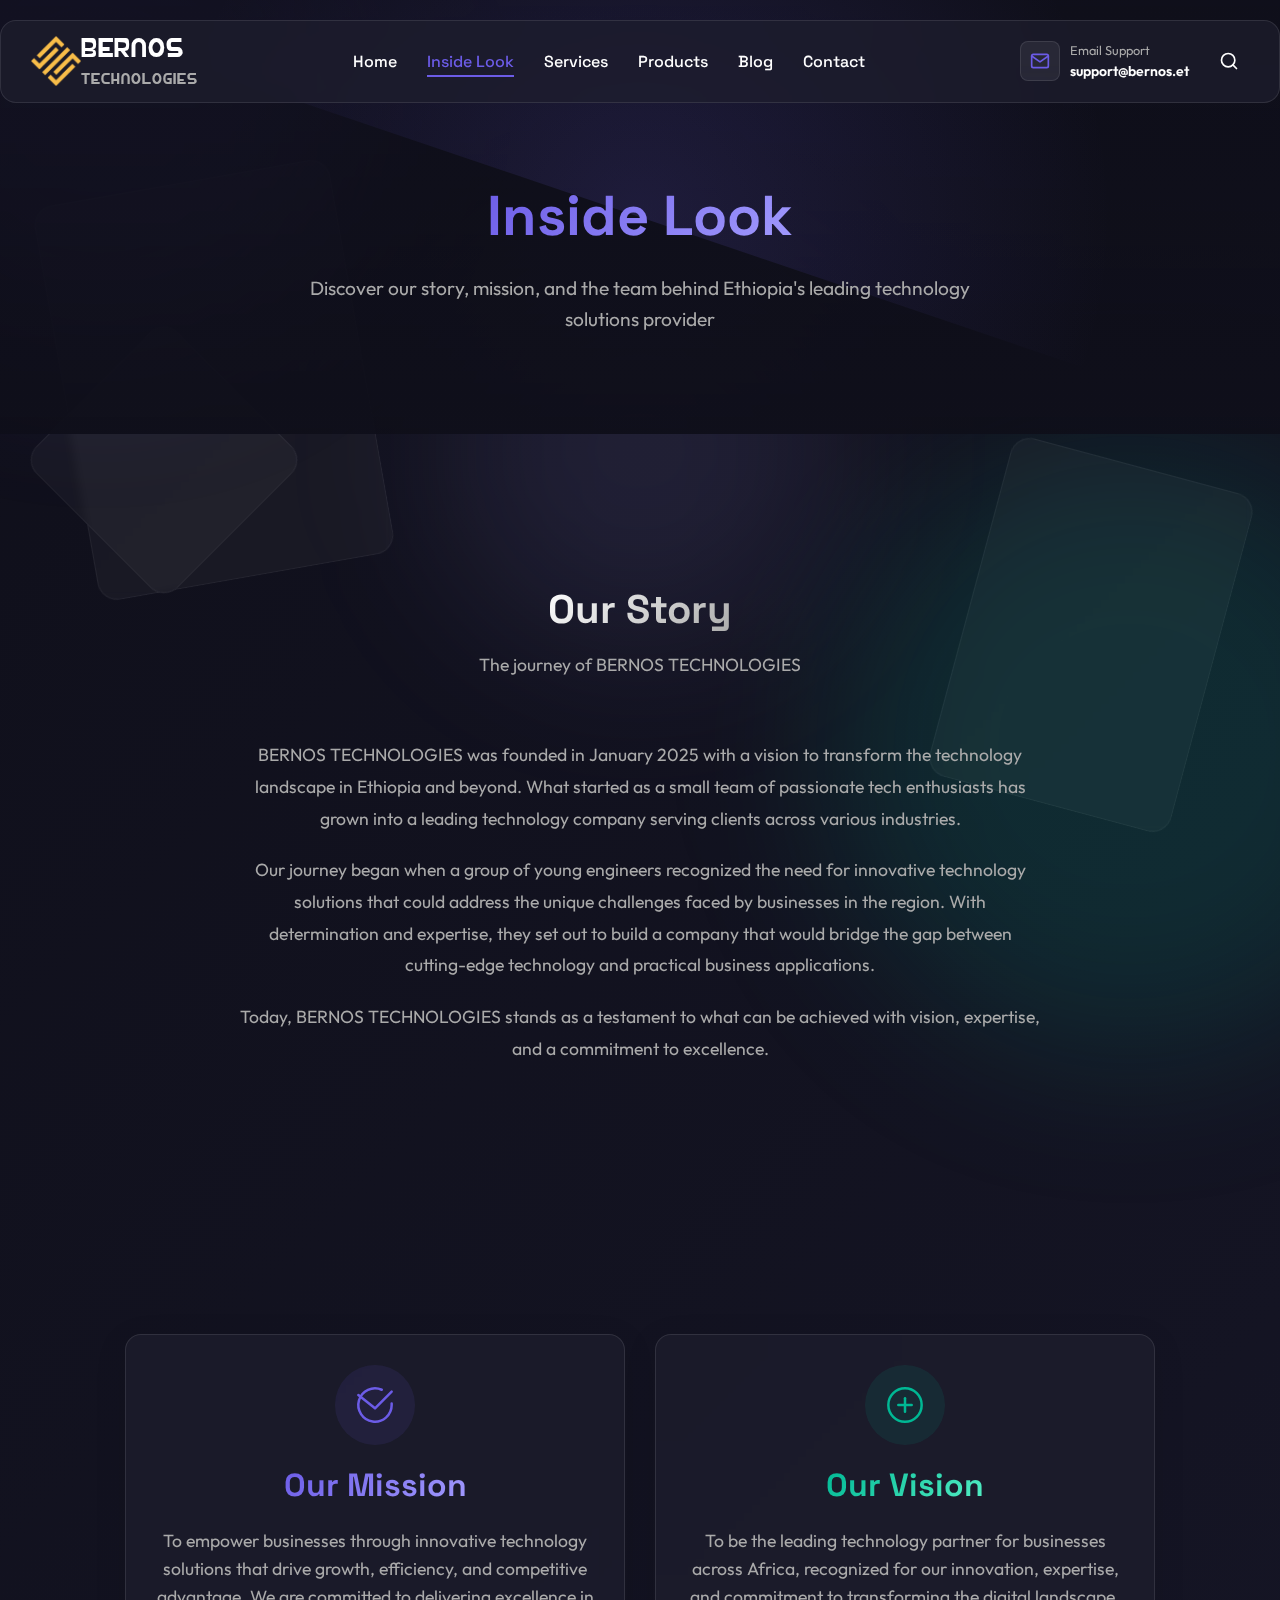
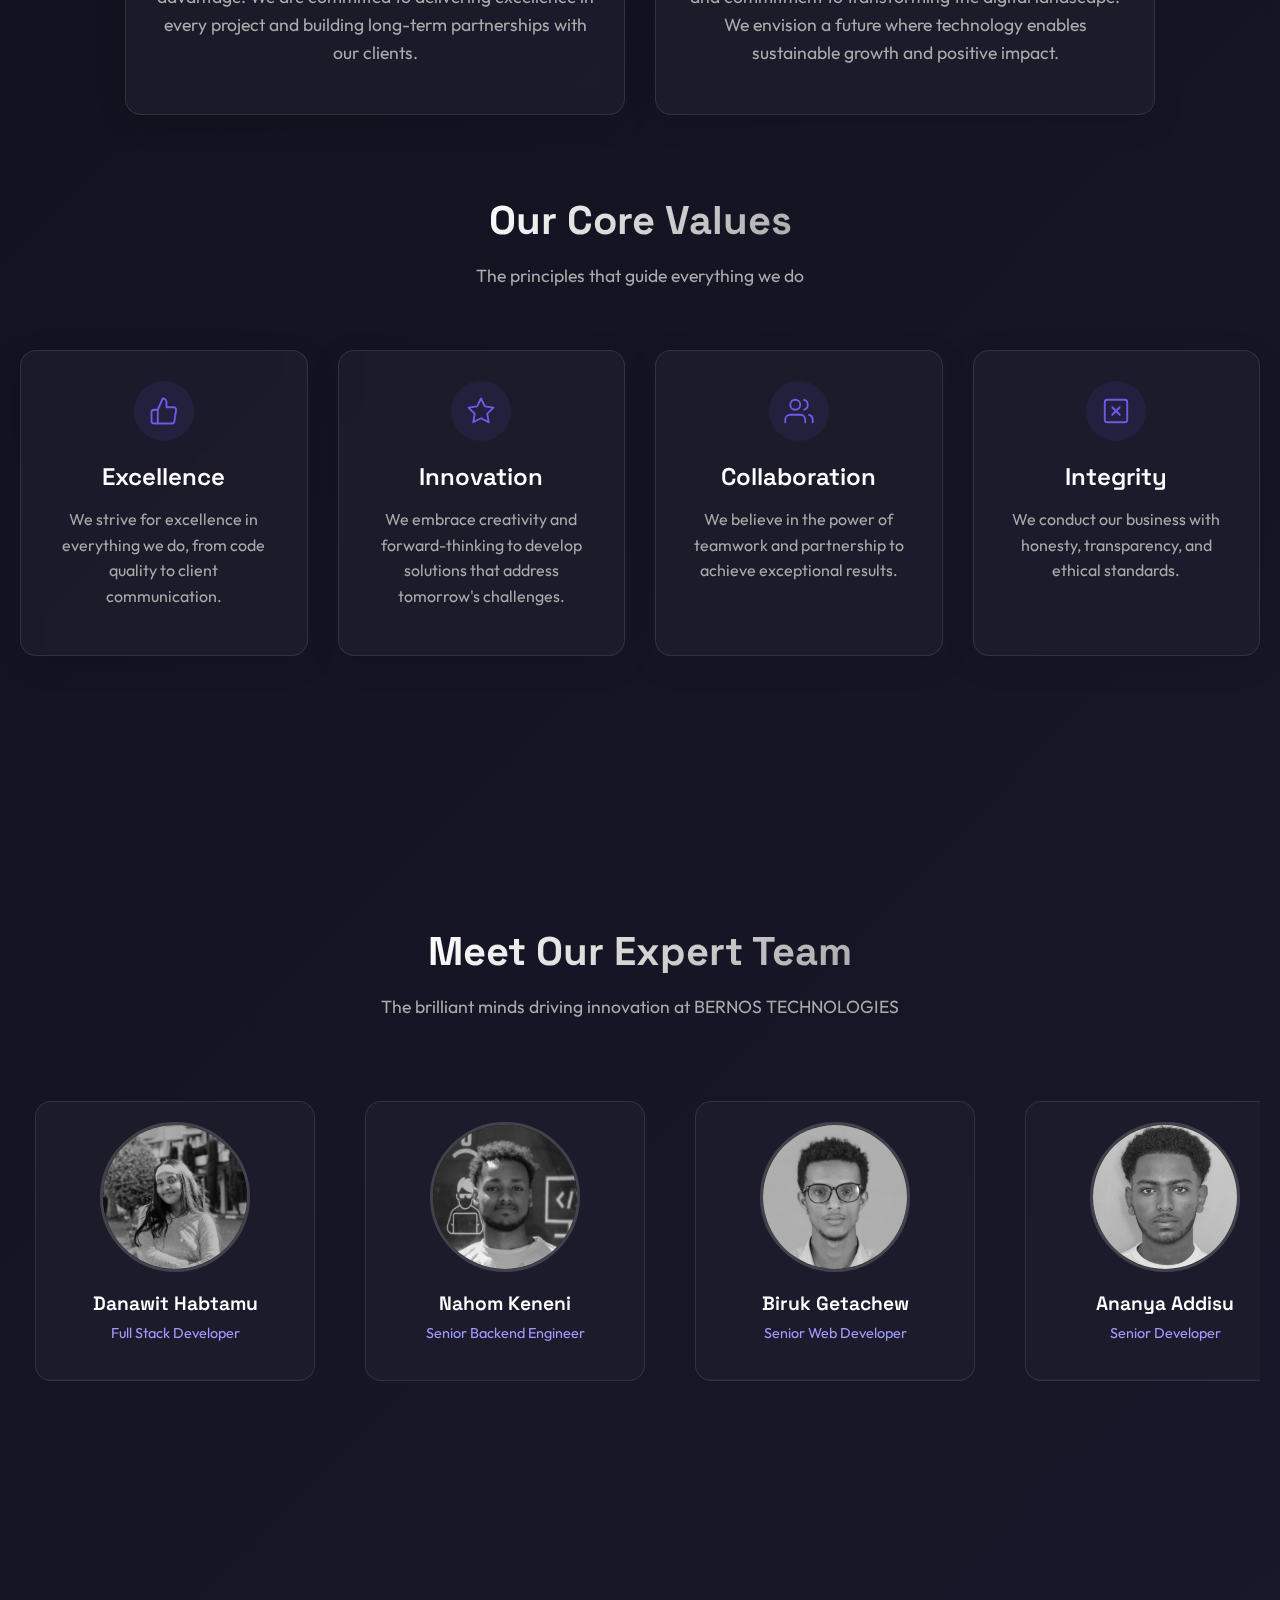
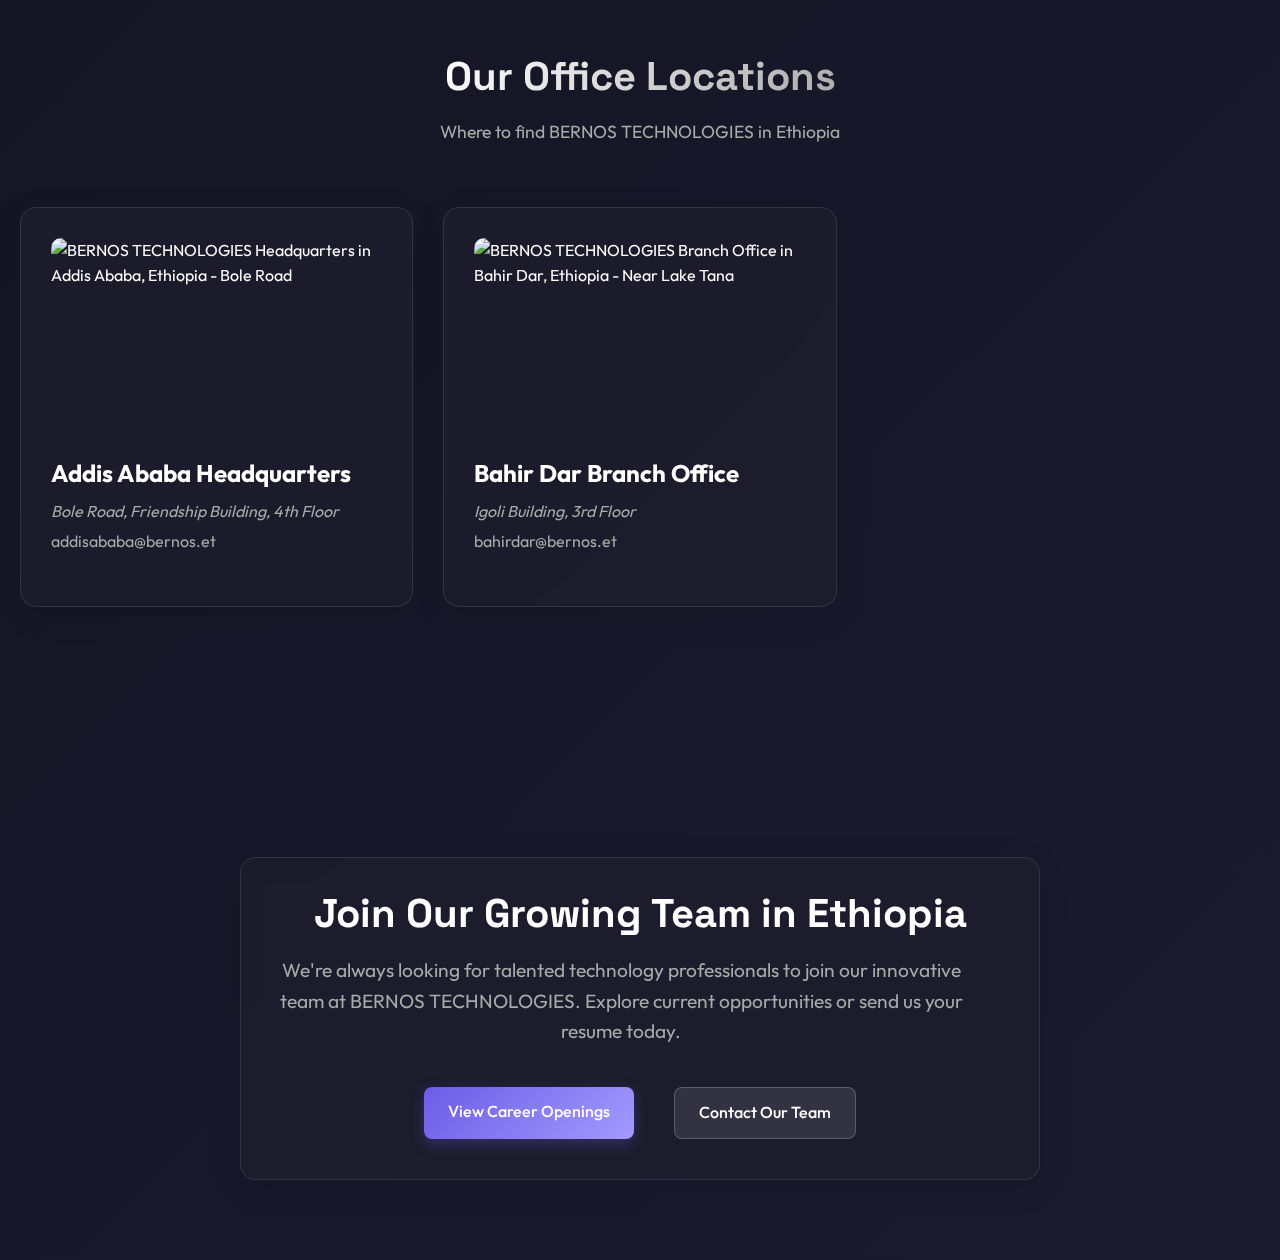
==== commit 95557320: "Updated Security Protocols" ====
--- a/about.html
+++ b/about.html
@@ -562,7 +562,7 @@
                     <div class="location-info">
                         <h3 class="location-name">Bahir Dar Branch Office</h3>
                         <address class="location-address">
-                            Igoli Building, 3rd Floor, 319<br>
+                            Igoli Building, 3rd Floor<br>
                             
                         </address>
                         <p class="location-contact">
@@ -608,7 +608,7 @@
         },
         {
           "@type": "PostalAddress",
-          "streetAddress": "Igoli Building, 3rd Floor, Suite 319",
+          "streetAddress": "Igoli Building, 3rd Floor",
           "addressLocality": "Bahir Dar",
           "addressCountry": "Ethiopia"
         }
